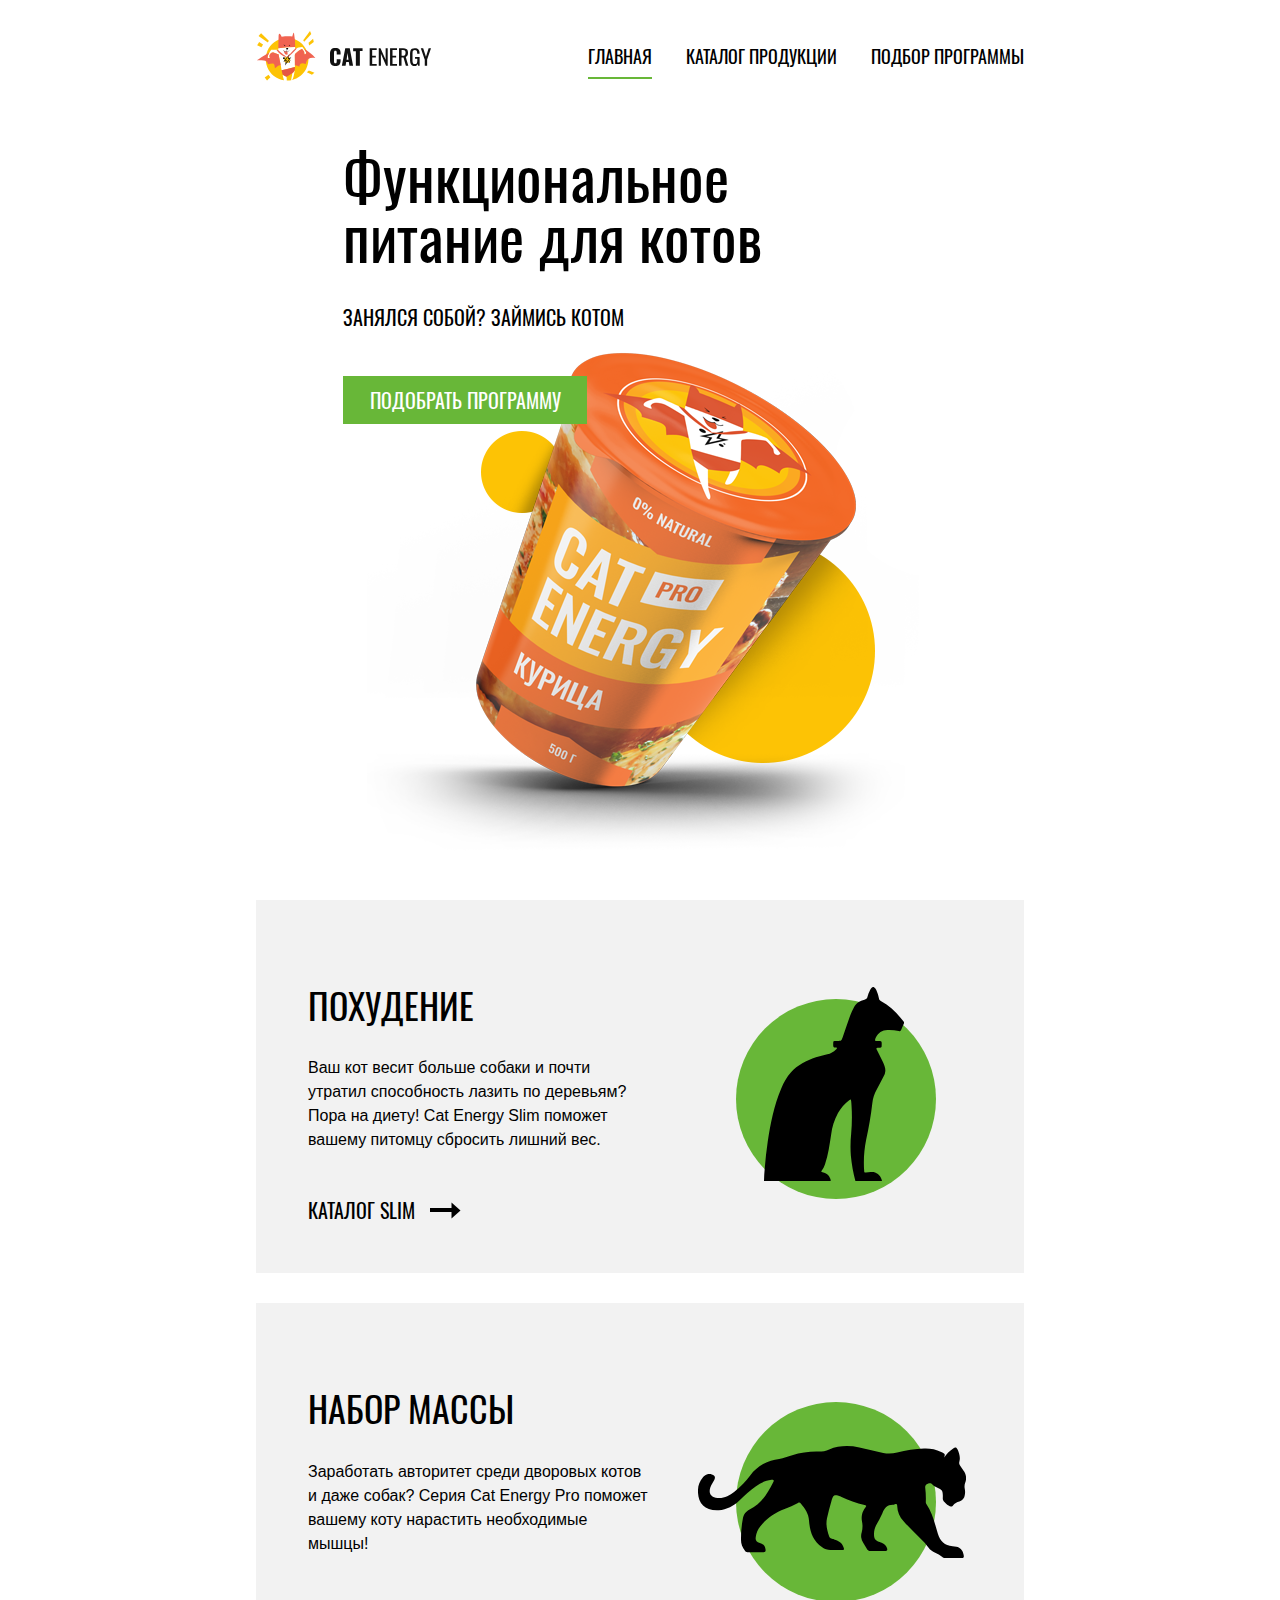
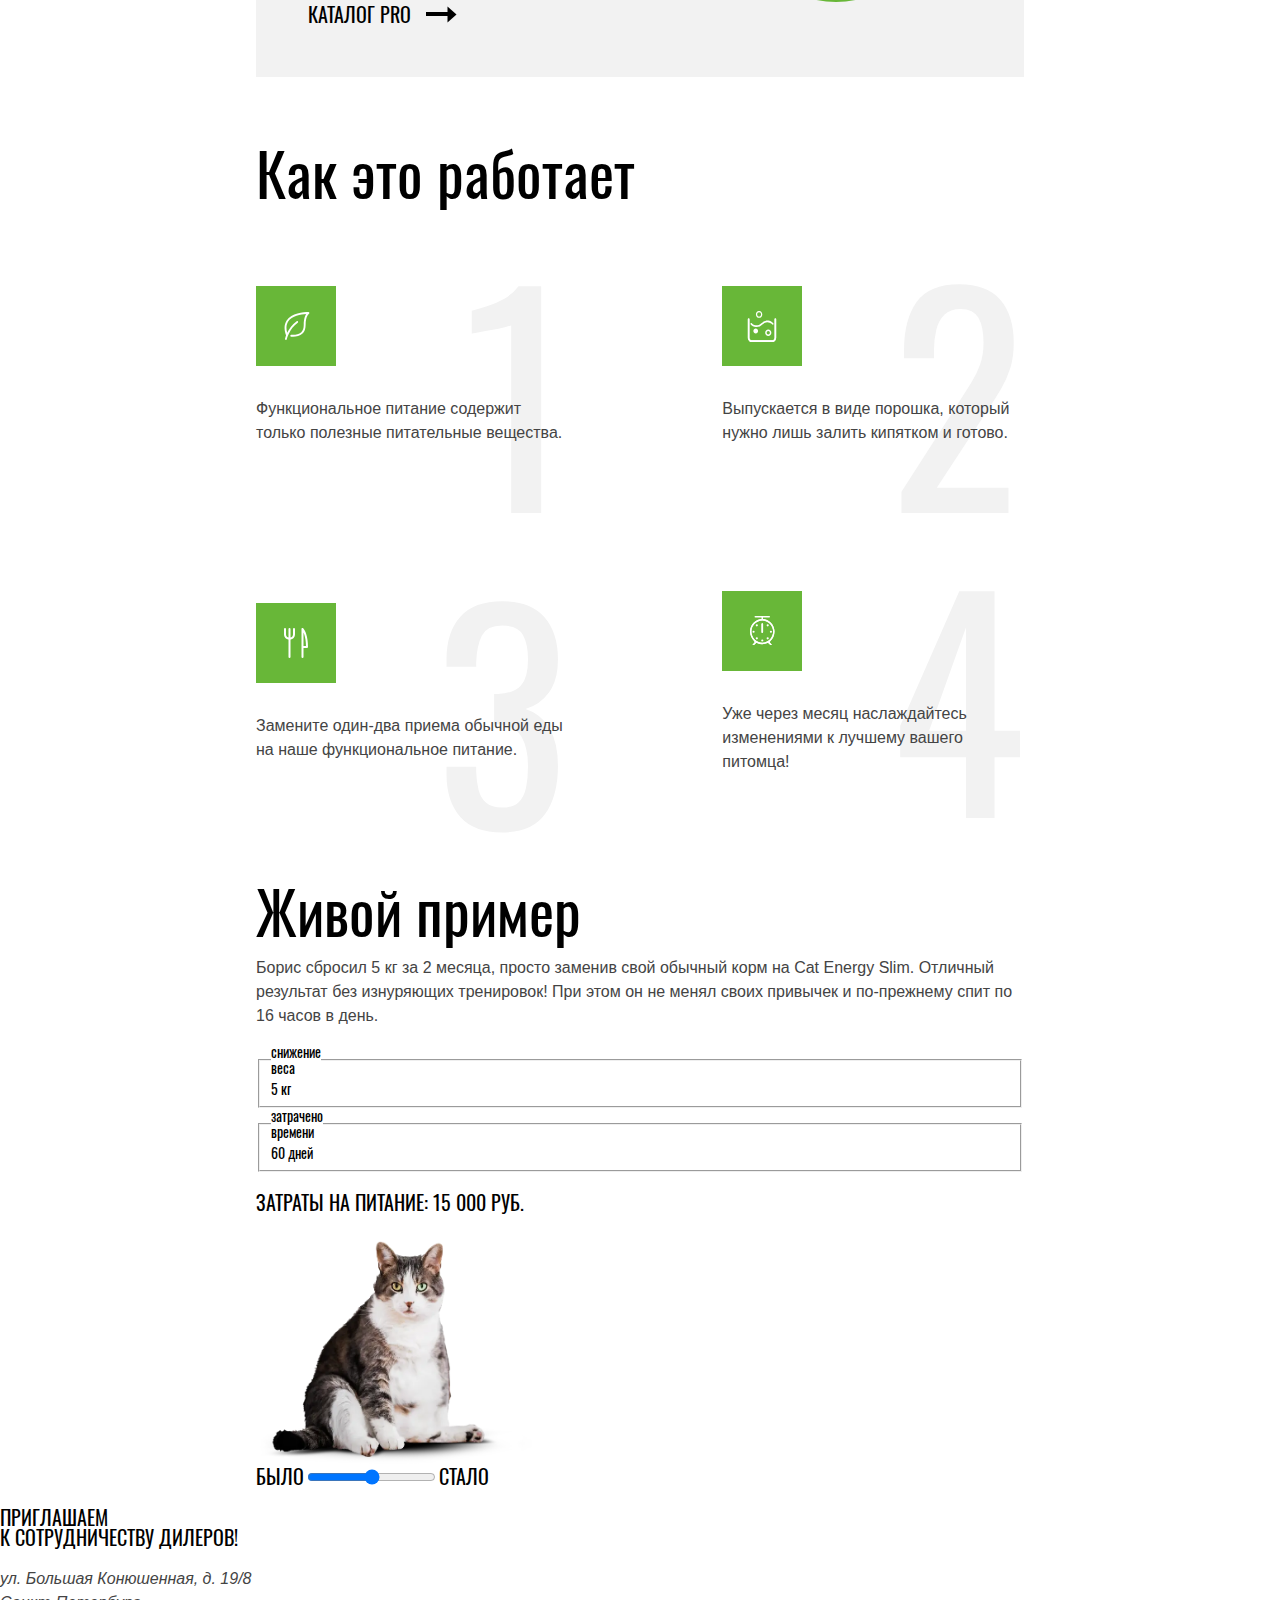
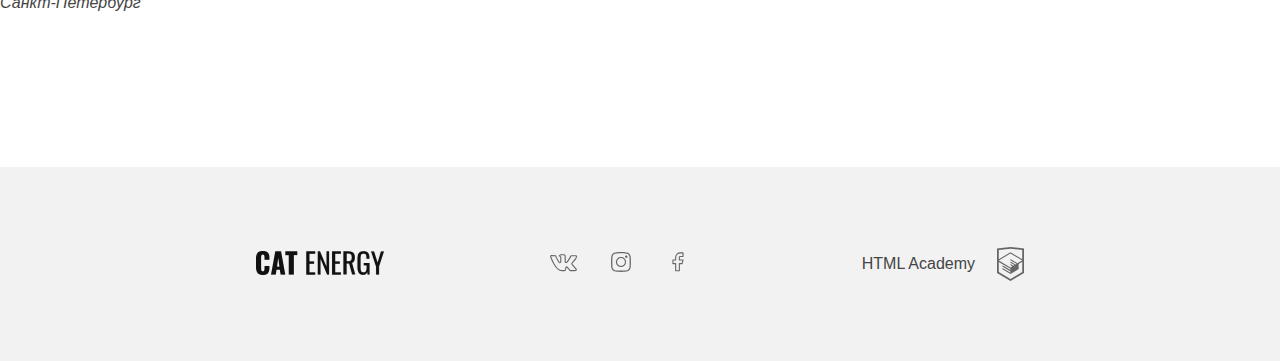
==== source/index.html @ 8d85f1e3 "build: explain tablet width" ====
<!DOCTYPE html>
<html lang="ru">

<head>
  <meta charset="UTF-8">
  <meta http-equiv="X-UA-Compatible" content="IE=edge">
  <meta name="viewport" content="width=device-width, initial-scale=1.0">
  <link rel="stylesheet" href="css/style.css">
  <title>Catenergy: Функциональное питание для котов</title>
</head>

<body>
  <header class="page__header header">
    <div class="header__wrap wrap">
      <nav class="header__nav nav">

        <div class="nav__logo logo">
          <a class="logo__link" href="#">
            <picture>
              <source media="(min-width: 1300px)" srcset="/img/icon/logo__image@2x.svg">
              <source media="(min-width: 768px)" srcset="/img/icon/logo__image.svg">
              <img class="logo__img" src="/img/icon/header__logo-mobile.svg" alt="Иконка Cat Energy." width="34"
                height="38">
            </picture>
            <img class="logo__sign" src="/img/icon/header__logo--mobile-text.svg" alt="Cat Energy." width="101"
              height="18">
          </a>

          <button class="nav__toggle nav__toggle--opened nav__toggle--closed nav__toggle--nojs" type="button"><span
              class="visually-hidden">показать/скрыть
              меню</span></button>
        </div>


        <ul class="nav__list">
          <li class="nav__item">
            <a class="nav__link headline headline--white nav__link--current" href="#">Главная</a>
          </li>
          <li class="nav__item">
            <a class="nav__link headline headline--white" href="/source/catalog.html">Каталог продукции</a>
          </li>
          <li class="nav__item">
            <a class="nav__link headline headline--white" href="/source/form.html">Подбор программы</a>
          </li>
        </ul>

      </nav>

    </div>
  </header>

  <main class="page__main main">
    <h1 class="visually-hidden">Cat Energy - функциональное питание для котов</h1>

    <section class="main__promo promo">
      <div class="promo__background">
        <div class="promo__wrap wrap">
          <h2 class="promo__title title">Функциональное питание для котов</h2>
          <p class="promo__headline headline headline--white">Занялся собой? Займись котом</p>
          <a class="promo__link headline headline--white button" href="#">Подобрать программу</a>
        </div>
      </div>
    </section>

    <section class="main__direction direction">
      <div class="direction__wrap wrap">
        <h2 class="visually-hidden">Направление программы</h2>

        <ul class="direction__cards">
          <li class="direction__card">
            <h3 class="direction__title subject">Похудение</h3>
            <div class="direction__image"></div>
            <p class="direction__text text">Ваш кот весит больше собаки и почти утратил способность лазить по
              деревьям?
              Пора на диету! Cat Energy Slim поможет вашему питомцу сбросить лишний вес.</p>
            <a class="direction__link headline" href="#">
              <span>Каталог Slim</span>
            </a>
          </li>
          <li class="direction__card">
            <h3 class="direction__title subject">Набор массы</h3>
            <div class="direction__image"></div>
            <p class="direction__text text">Заработать авторитет среди дворовых котов и даже собак? Серия Cat
              Energy Pro
              поможет вашему коту нарастить необходимые мышцы!</p>
            <a class="direction__link headline" href="#">
              <span>Каталог PRO</span>
            </a>
          </li>
        </ul>
      </div>
    </section>

    <section class="main__explain explain">
      <div class="expalin__wrap wrap">
        <h2 class="explain__title title">Как это работает</h2>

        <ol class="explain__list">
          <li class="explain__item text">
            <span class="explain__img"></span>
            <span class="text explain__text">
              Функциональное питание содержит только
              полезные питательные вещества.
            </span>
          </li>
          <li class="explain__item text"><span class="explain__img"></span><span class="text explain__text">
              Выпускается в виде порошка, который
              нужно лишь залить кипятком и готово.
            </span>
          </li>
          <li class="explain__item text"><span class="explain__img"></span><span class="text explain__text">
              Замените один-два приема обычной еды на
              наше функциональное питание.
            </span></li>
          <li class="explain__item text"><span class="explain__img"></span><span class="text explain__text">
              Уже через месяц наслаждайтесь
              изменениями к лучшему вашего питомца!
            </span></li>
        </ol>
      </div>
    </section>

    <section class="main__example example">
      <div class="main__wrap wrap">
        <h2 class="example__title title">Живой пример</h2>
        <p class="example__text text">Борис сбросил 5 кг за 2 месяца, просто заменив свой обычный корм на Cat Energy
          Slim. Отличный результат без изнуряющих тренировок! При этом он не менял своих привычек и по-прежнему
          спит по
          16 часов в день. </p>

        <div class="example__statistic">
          <fieldset class="example__metrics">
            <legend class="example__desc">снижение <br> веса</legend>
            <span class="example__metric">5 кг</span>
          </fieldset>

          <fieldset class="example__metrics">
            <legend class="example__desc">затрачено <br> времени</legend>
            <span class="example__metric">60 дней</span>
          </fieldset>
        </div>

        <p class="example__headline headline">Затраты на питание: 15 000 руб.</p>

        <div class="example__picture">
          <img class="example__img" src="/img/cat-fat.webp" alt="Кот было." width="280" height="232">
          <img class="example__img visually-hidden" src="/img/cat-skinny.webp" alt="Кот стало." width="280"
            height="232">
        </div>

        <div class="example__range">
          <span class="example__range-desc headline">Было</span>
          <input class="example__range--input" type="range" name="example__range" id="#">
          <span class="example__range-desc headline">Стало</span>
        </div>
      </div>
    </section>

    <section class="main__location location">
      <h2 class="location__title visually-hidden">Наш адрес</h2>
      <div class="location__invite invite">
        <p class="invite__headline headline">приглашаем <br> к сотрудничеству дилеров!</p>
        <address class="invite__text text">ул. Большая Конюшенная, д.&nbsp;19/8 <br> Санкт-Петербург</address>
      </div>
      <div class="location__map">
        <iframe
          src="https://www.google.com/maps/embed?pb=!1m18!1m12!1m3!1d1998.6037861610246!2d30.3230474!3d59.9387165!2m3!1f0!2f0!3f0!3m2!1i1024!2i768!4f13.1!3m3!1m2!1s0x4696310fca145cc1%3A0x42b32648d8238007!2z0JHQvtC70YzRiNCw0Y8g0JrQvtC90Y7RiNC10L3QvdCw0Y8g0YPQuy4sIDE5LzgsINCh0LDQvdC60YIt0J_QtdGC0LXRgNCx0YPRgNCzLCAxOTExODY!5e0!3m2!1sru!2sru!4v1669982052963!5m2!1sru!2sru"
          style="border:0;" allowfullscreen="" loading="lazy" referrerpolicy="no-referrer-when-downgrade"></iframe>
      </div>
    </section>
  </main>

  <footer class="page__footer footer">
    <div class="footer__wrap">

      <div class="footer__logo">
        <a class="footer__logo-link" href="#">
          <svg class="footer__logo-img" xmlns="http://www.w3.org/2000/svg" xmlns:xlink="http://www.w3.org/1999/xlink"
            width="128" height="24" fill="none" viewBox="0 0 128 24">
            <path fill="url(#a)" d="M0 0h128v24H0z" />
            <defs>
              <pattern id="a" width="1" height="1" patternContentUnits="objectBoundingBox">
                <use xlink:href="#b" transform="scale(.00781 .04167)" />
              </pattern>
              <image
                xlink:href="[data-uri]"
                id="b" width="128" height="24" />
            </defs>
          </svg>
        </a>
      </div>

      <div class="footer__socials socials">
        <a class="socials__link" href="#">
          <svg class="socials__img" xmlns="http://www.w3.org/2000/svg" width="28" height="18" fill="none"
            viewBox="0 0 28 18">
            <path
              d="M.085 2.49c0-.855.515-1.316 1.546-1.383l3.97.025a.52.52 0 0 1 .532.377C6.542 2.767 7 3.852 7.505 4.766c.507.913 1.168 1.965 1.985 3.156.071.15.187.226.347.226.124 0 .222-.059.293-.176l.08-.277.026-4.35c0-.302-.075-.503-.226-.604-.151-.1-.43-.176-.84-.226-.319-.05-.479-.235-.479-.553 0-.067.009-.118.027-.151C9.09.72 10.156.176 11.915.176l1.492-.025c.675 0 1.234.16 1.678.478.444.318.667.821.667 1.509v5.708a.63.63 0 0 0 .346.126c.266 0 .497-.15.693-.453 1.953-2.581 3.01-4.308 3.17-5.18 0-.017.018-.059.054-.126.124-.251.328-.47.612-.654.285-.184.533-.31.746-.377a.555.555 0 0 1 .24-.05h4.13l.266.025c.355 0 .63.16.826.478.071.1.12.21.147.327.026.117.044.234.053.352.009.117.013.184.013.201v.176c-.124.687-.44 1.42-.945 2.2-.507.78-1.15 1.623-1.932 2.528s-1.27 1.5-1.466 1.785c-.16.202-.24.386-.24.554 0 .134.072.285.214.452l3.89 4.627c.213.269.32.562.32.88 0 .386-.16.705-.48.956-.32.252-.702.394-1.146.428l-.453.025h-4.05a.875.875 0 0 0-.106.012.862.862 0 0 1-.107.013c-.39 0-.755-.16-1.092-.478-.124-.134-.96-1.123-2.504-2.967a1.384 1.384 0 0 0-.373-.327c-.072.268-.165.654-.28 1.157-.116.503-.2.863-.253 1.081l-.08.428c-.178.586-.55.938-1.12 1.056l-.372.025h-2.611c-1.475 0-2.944-.637-4.41-1.911-1.465-1.274-2.784-2.922-3.956-4.942C2.323 8.253 1.23 5.902.219 3.22a1.916 1.916 0 0 1-.134-.73Zm16.013 6.513c-.373 0-.71-.096-1.012-.289-.303-.193-.454-.457-.454-.792V2.138c0-.335-.088-.574-.266-.717-.178-.142-.488-.214-.932-.214l-1.52.05c-.763 0-1.34.126-1.73.378.78.352 1.171.922 1.171 1.71V7.77a1.5 1.5 0 0 1-.532 1.044 1.59 1.59 0 0 1-1.066.415c-.533 0-.942-.244-1.226-.73-1.385-1.978-2.415-3.856-3.09-5.633l-.24-.654-3.544-.025c-.23 0-.36.013-.386.038-.027.025-.04.096-.04.214 0 .15.018.31.053.477l.56 1.409c1.492 3.638 3.113 6.505 4.862 8.6 1.75 2.096 3.468 3.144 5.156 3.144h2.664c.107 0 .187-.03.24-.088.053-.059.097-.172.133-.34l.053-.251.507-2.213c.142-.302.266-.503.373-.604a.976.976 0 0 1 .692-.276c.427 0 .862.243 1.306.729l2.264 2.716c.142.218.293.327.453.327h4.396c.533 0 .8-.126.8-.377a.465.465 0 0 0-.08-.252L21.8 10.89c-.302-.352-.453-.729-.453-1.131 0-.403.142-.788.426-1.157.23-.335.68-.893 1.345-1.673a37.63 37.63 0 0 0 1.745-2.187c.498-.68.826-1.295.986-1.849l.08-.327a.37.37 0 0 1-.026-.163.574.574 0 0 0-.027-.189h-4.183c-.266.1-.48.252-.64.453l-.16.478C20.45 4.3 19.287 6.086 17.404 8.5a1.891 1.891 0 0 1-1.305.503Z" />
          </svg>
        </a>

        <a class="socials__link" href="#">
          <svg class="socials__img" xmlns="http://www.w3.org/2000/svg" width="20" height="20" fill="none"
            viewBox="0 0 20 20">
            <g clip-path="url(#clip0_2403_2150)">
              <path
                d="M9.98.078c1.667 0 3.028.02 4.082.059.899.039 1.7.195 2.403.468.677.26 1.263.638 1.758 1.133a5.007 5.007 0 0 1 1.133 1.758c.273.703.43 1.504.468 2.402.04 1.055.059 2.416.059 4.082 0 1.667-.02 3.028-.059 4.082-.039.899-.195 1.7-.469 2.403a4.985 4.985 0 0 1-1.132 1.758 4.985 4.985 0 0 1-1.758 1.133c-.703.273-1.504.43-2.402.468-1.055.04-2.416.059-4.083.059-1.666 0-3.027-.02-4.082-.059-.898-.039-1.699-.195-2.402-.469a4.985 4.985 0 0 1-1.758-1.132 4.984 4.984 0 0 1-1.133-1.758c-.273-.703-.43-1.504-.468-2.402A112.38 112.38 0 0 1 .078 9.98c0-1.666.02-3.027.059-4.082C.176 5 .332 4.2.605 3.496a4.984 4.984 0 0 1 1.133-1.758A4.984 4.984 0 0 1 3.496.605C4.2.332 5 .175 5.898.137 6.953.097 8.314.078 9.98.078Zm0 1.29c-1.731 0-3.144.019-4.238.058a6.27 6.27 0 0 0-1.953.37A3.566 3.566 0 0 0 1.797 3.79a6.27 6.27 0 0 0-.371 1.953 123.51 123.51 0 0 0-.059 4.238c0 1.732.02 3.145.059 4.239a6.27 6.27 0 0 0 .37 1.953 3.566 3.566 0 0 0 1.993 1.992 6.28 6.28 0 0 0 1.953.371 123.7 123.7 0 0 0 4.238.059c1.732 0 3.145-.02 4.239-.059a6.274 6.274 0 0 0 1.953-.37 3.567 3.567 0 0 0 1.992-1.993c.221-.6.345-1.25.371-1.953.04-1.094.059-2.507.059-4.239 0-1.731-.02-3.144-.059-4.238a6.273 6.273 0 0 0-.37-1.953 3.566 3.566 0 0 0-1.993-1.992 6.27 6.27 0 0 0-1.953-.371c-1.094-.04-2.507-.059-4.239-.059Zm0 12.577c1.094 0 2.028-.387 2.803-1.162a3.817 3.817 0 0 0 1.162-2.803 3.817 3.817 0 0 0-1.162-2.802A3.817 3.817 0 0 0 9.98 6.016a3.817 3.817 0 0 0-2.802 1.162A3.817 3.817 0 0 0 6.016 9.98c0 1.094.387 2.028 1.162 2.803a3.817 3.817 0 0 0 2.802 1.162Zm0-9.043c1.407 0 2.605.495 3.594 1.485.99.99 1.485 2.187 1.485 3.593 0 1.407-.495 2.605-1.485 3.594-.99.99-2.187 1.485-3.594 1.485-1.406 0-2.604-.495-3.593-1.485-.99-.99-1.485-2.187-1.485-3.594 0-1.406.495-2.604 1.485-3.593.99-.99 2.187-1.485 3.593-1.485Zm6.485-.195c0 .326-.117.602-.352.83-.234.228-.52.342-.86.342a1.13 1.13 0 0 1-.83-.342 1.13 1.13 0 0 1-.341-.83c0-.339.114-.625.342-.86.228-.234.504-.35.83-.35.325 0 .609.12.85.36.24.241.36.525.36.85Z" />
            </g>
            <defs>
              <clipPath id="clip0_2403_2150">
                <path fill="#fff" d="M0 0h20v20H0z" />
              </clipPath>
            </defs>
          </svg>
        </a>

        <a class="socials__link" href="#">
          <svg class="socials__img" xmlns="http://www.w3.org/2000/svg" width="28" height="20" fill="none"
            viewBox="0 0 13 20">
            <path stroke-linecap="round" stroke-linejoin="round" stroke-width="1.1"
              d="M11.5.833H8.75A4.63 4.63 0 0 0 5.51 2.15a4.45 4.45 0 0 0-1.343 3.177v2.697h-2.75v3.595h2.75v7.191h3.666v-7.19h2.75l.917-3.596H7.833V5.327a.89.89 0 0 1 .269-.635.926.926 0 0 1 .648-.263h2.75V.833Z" />
          </svg>
        </a>
      </div>

      <div class="footer__copy copy">
        <a class="copy__link" href="#">
          <span class="copy__text">HTML Academy</span>
          <svg class="copy__img" xmlns="http://www.w3.org/2000/svg" width="27" height="34" fill="none"
            viewBox="0 0 27 34">
            <path
              d="M13.643.016 13.5 0 0 1.407v24.606L13.5 34 27 26.013V1.407L13.643.016Zm11.591 25L13.5 31.956 1.766 25.015V14.93l11.685 6.916.02 1.253-8.017-4.743-.011 1.225 8.046 4.809.02 1.286-8.045-4.758-.01 1.226L13.5 26.95l8.124-4.833V16.91l3.62-2.15-.01 10.256Zm0-11.564-3.22 1.88-1.482.875-7.065-4.187-.011 1.225 6.04 3.573-.053.031-.13.076-.86.492-4.986-2.948-.011 1.225 3.936 2.328-.933.61-.021.012-2.971-1.742-.011 1.225 1.947 1.135-1.988 1.186-11.618-6.872 11.638-6.958 11.8 6.834Zm0-1.225L13.44 5.31 1.766 12.22V2.99L13.5 1.764 25.234 2.99v9.237Z" />
          </svg>
        </a>
      </div>

    </div>
  </footer>

  <script src="/source/js/app.js"></script>
</body>

</html>
---- source/css/style.css ----
@font-face {
  font-family: "Oswald";
  font-weight: 400;
  font-style: normal;
  font-display: swap;
  src: url("/source/fonts/oswaldregular.woff2") format("woff2"), url("/source/fonts/oswaldregular.woff2") format("woff");
}
@font-face {
  font-family: "Oswald";
  font-weight: 500;
  font-style: normal;
  font-display: swap;
  src: url("/source/fonts/oswaldmedium.woff2") format("woff2"), url("/source/fonts/oswaldmedium.woff") format("woff");
}
html {
  line-height: 1.15;
  /* 1 */
  -webkit-text-size-adjust: 100%;
  /* 2 */
}

body {
  margin: 0;
}

main {
  display: block;
}

h1 {
  font-size: 2em;
  margin: 0.67em 0;
}

hr {
  box-sizing: content-box;
  /* 1 */
  height: 0;
  /* 1 */
  overflow: visible;
  /* 2 */
}

pre {
  font-family: monospace, monospace;
  /* 1 */
  font-size: 1em;
  /* 2 */
}

a {
  background-color: transparent;
}

abbr[title] {
  border-bottom: none;
  /* 1 */
  text-decoration: underline;
  /* 2 */
  -webkit-text-decoration: underline dotted;
          text-decoration: underline dotted;
  /* 2 */
}

b,
strong {
  font-weight: bolder;
}

code,
kbd,
samp {
  font-family: monospace, monospace;
  /* 1 */
  font-size: 1em;
  /* 2 */
}

small {
  font-size: 80%;
}

sub,
sup {
  font-size: 75%;
  line-height: 0;
  position: relative;
  vertical-align: baseline;
}

sub {
  bottom: -0.25em;
}

sup {
  top: -0.5em;
}

img {
  border-style: none;
}

button,
input,
optgroup,
select,
textarea {
  font-family: inherit;
  /* 1 */
  font-size: 100%;
  /* 1 */
  line-height: 1.15;
  /* 1 */
  margin: 0;
  /* 2 */
}

button,
input {
  /* 1 */
  overflow: visible;
}

button,
select {
  /* 1 */
  text-transform: none;
}

button,
[type=button],
[type=reset],
[type=submit] {
  -webkit-appearance: button;
}

button::-moz-focus-inner,
[type=button]::-moz-focus-inner,
[type=reset]::-moz-focus-inner,
[type=submit]::-moz-focus-inner {
  border-style: none;
  padding: 0;
}

button:-moz-focusring,
[type=button]:-moz-focusring,
[type=reset]:-moz-focusring,
[type=submit]:-moz-focusring {
  outline: 1px dotted ButtonText;
}

fieldset {
  padding: 0.35em 0.75em 0.625em;
}

legend {
  box-sizing: border-box;
  /* 1 */
  color: inherit;
  /* 2 */
  display: table;
  /* 1 */
  max-width: 100%;
  /* 1 */
  padding: 0;
  /* 3 */
  white-space: normal;
  /* 1 */
}

progress {
  vertical-align: baseline;
}

textarea {
  overflow: auto;
}

[type=checkbox],
[type=radio] {
  box-sizing: border-box;
  /* 1 */
  padding: 0;
  /* 2 */
}

[type=number]::-webkit-inner-spin-button,
[type=number]::-webkit-outer-spin-button {
  height: auto;
}

[type=search] {
  -webkit-appearance: textfield;
  /* 1 */
  outline-offset: -2px;
  /* 2 */
}

[type=search]::-webkit-search-decoration {
  -webkit-appearance: none;
}

::-webkit-file-upload-button {
  -webkit-appearance: button;
  /* 1 */
  font: inherit;
  /* 2 */
}

details {
  display: block;
}

summary {
  display: list-item;
}

template {
  display: none;
}

[hidden] {
  display: none;
}

h1,
h2,
h3,
ul,
ol,
li {
  margin: 0;
  padding: 0;
  list-style: none;
  text-decoration: none;
}

a {
  text-decoration: none;
  color: inherit;
  font-size: inherit;
  font-style: inherit;
}
a:hover {
  text-decoration: none;
}
a:visited {
  text-decoration: none;
}

.visually-hidden {
  position: absolute;
  width: 1px;
  height: 1px;
  margin: -1px;
  padding: 0;
  border: 0;
  clip: rect(0 0 0 0);
  overflow: hidden;
}

.button {
  text-decoration: none;
  width: 100%;
  padding: 7px 44px;
  background-color: #68b738;
  display: block;
  box-sizing: border-box;
  text-align: center;
  border: none;
  cursor: pointer;
}
.button:hover {
  background-color: #5eaa2f;
}
.button:active {
  color: rgba(255, 255, 255, 0.6);
}

.title {
  font-family: "Oswald";
  font-style: normal;
  line-height: 111%;
  font-size: 36px;
  font-weight: 400;
}
@media (min-width: 768px) {
  .title {
    font-size: 60px;
    line-height: 100%;
  }
}

.headline {
  font-family: "Oswald";
  font-size: 14px;
  font-weight: 400;
  line-height: 129%;
  font-style: normal;
  text-transform: uppercase;
  border: none;
}
@media (min-width: 768px) {
  .headline {
    font-size: 20px;
    line-height: 100%;
  }
}
.headline--white {
  color: #fff;
}
.headline--grey {
  background-color: #f2f2f2;
  color: #444444;
}

.subject {
  font-family: "Oswald";
  font-style: normal;
  font-size: 24px;
  line-height: 154%;
  font-weight: 400;
  text-transform: uppercase;
  color: #000000;
}

.text {
  font-family: "Arial", Helvetica, sans-serif;
  color: #444444;
  font-size: 14px;
  line-height: 129%;
}
@media (min-width: 768px) {
  .text {
    line-height: 150%;
    font-size: 16px;
  }
}

.header {
  height: 66px;
}
@media (min-width: 768px) {
  .header {
    padding-top: 24px;
  }
}
@media (min-width: 1300px) {
  .header {
    padding-top: 53px;
  }
}

.nav__logo {
  display: flex;
  align-items: center;
  margin-right: auto;
  height: 66px;
}

.nav__list {
  position: absolute;
  content: "";
  top: 66px;
  left: 0;
  width: 100%;
  display: grid;
  grid-template-columns: 1fr;
  grid-auto-rows: 66px 66px 66px;
  list-style: none;
  background-color: #fff;
}
.nav__list .nav__item {
  display: grid;
  text-align: center;
  height: 66px;
  border-bottom: 1px solid #e6e6e6;
  border-top: 1px solid #e6e6e6;
  align-items: center;
}
.nav__list .nav__link {
  align-items: center;
  color: #000000;
  font-family: "Oswald";
  font-weight: 500;
  font-style: normal;
  position: relative;
  z-index: 2;
}
@media (min-width: 1300px) {
  .nav__list .nav__link {
    color: #fff;
  }
}
.nav__list .nav__link:hover {
  opacity: 60%;
  transition: all 0.3s;
}
.nav__list .nav__link:active {
  border-bottom: #68b738 1px solid;
}
.nav__list .nav__link--current {
  position: relative;
}
@media (min-width: 768px) {
  .nav__list .nav__link--current::after {
    position: absolute;
    content: "";
    height: 2px;
    width: 100%;
    background-color: #68b738;
    bottom: -10px;
    left: 0;
  }
}
@media (min-width: 1300px) {
  .nav__list .nav__link--current::after {
    position: absolute;
    content: "";
    height: 2px;
    width: 100%;
    background-color: #ffffff;
    bottom: -8px;
    left: 0;
  }
}

.nav__toggle {
  margin-left: auto;
  position: relative;
  width: 24px;
  height: 18px;
  background-color: #fff;
  border: none;
  cursor: pointer;
}
.nav__toggle:hover {
  opacity: 0.6;
  transition: all 0.3s;
}
.nav__toggle:active {
  opacity: 0.3;
}
@media (min-width: 768px) {
  .nav__toggle {
    display: none;
  }
}

.header__nav--opened .nav__toggle::before {
  position: absolute;
  content: "";
  width: 24px;
  height: 1.5px;
  background-color: #000000;
  top: 50%;
  left: 0;
  transform: rotate(45deg);
}
.header__nav--opened .nav__toggle::after {
  position: absolute;
  content: "";
  width: 24px;
  height: 1.5px;
  background-color: #000000;
  top: 50%;
  left: 0;
  transform: rotate(-45deg);
}
.header__nav--opened .nav__toggle .nav__list {
  z-index: 2;
}

@media (min-width: 768px) {
  .header__nav--closed {
    display: flex;
    align-items: center;
  }
}
.header__nav--closed .nav__toggle::before {
  position: absolute;
  content: "";
  width: 24px;
  height: 1.5px;
  background-color: #000000;
  top: 50%;
  left: 0;
  box-shadow: 0 8px 0 0 #000, 0 -8px 0 0 #000;
}
.header__nav--closed .nav__list {
  display: none;
}
@media (min-width: 768px) {
  .header__nav--closed .nav__list {
    position: static;
    display: flex;
    justify-content: flex-end;
    align-items: center;
    text-align: right;
  }
}
@media (min-width: 768px) {
  .header__nav--closed .nav__item {
    border: none;
  }
  .header__nav--closed .nav__item:not(:last-child) {
    margin-right: 34px;
  }
}
@media (min-width: 768px) {
  .header__nav--closed .nav__link {
    font-size: 18px;
    font-weight: 400;
    line-height: 133%;
  }
}
@media (min-width: 1300px) {
  .header__nav--closed .nav__link {
    font-size: 20px;
    font-weight: 400;
  }
}

.logo__link {
  display: flex;
  justify-content: space-between;
  align-items: center;
}

@media (min-width: 768px) {
  .logo__link img {
    min-width: 61px;
    min-height: 50px;
  }
}
@media (min-width: 1300px) {
  .logo__link img {
    min-width: 70px;
    min-height: 59px;
  }
}

.logo__img:hover,
.logo__sign:hover {
  opacity: 0.8;
}
.logo__img:active,
.logo__sign:active {
  opacity: 0.6;
}

.logo__sign {
  margin-left: 57px;
}
@media (min-width: 768px) {
  .logo__sign {
    margin-left: 13px;
    margin-right: 94px;
    min-width: 101px;
    min-height: 19px;
  }
}
@media (min-width: 1300px) {
  .logo__sign {
    margin-left: 14.5px;
    min-width: 118px;
    min-height: 22px;
  }
}

.footer {
  background-color: #f2f2f2;
}

.footer__wrap {
  display: grid;
  margin: 0 auto;
  padding: 0 20px;
  grid-template-columns: 1fr;
  grid-template-rows: auto auto auto;
  align-items: center;
  max-width: 320px;
}
@media (min-width: 650px) {
  .footer__wrap {
    max-width: 768px;
    padding: 58px 30px;
    grid-template-columns: auto 1fr auto;
    grid-template-rows: 1fr;
  }
}
@media (min-width: 1300px) {
  .footer__wrap {
    padding: 58px 110px;
  }
}

.footer__logo {
  padding-top: 40px;
  padding-bottom: 32px;
  text-align: center;
}
@media (min-width: 650px) {
  .footer__logo {
    padding: 0;
  }
}
@media (min-width: 768px) {
  .footer__logo {
    text-align: left;
  }
}
.footer__logo:hover {
  opacity: 0.8;
  transition: all 0.3s;
}
.footer__logo:active {
  opacity: 0.6;
}

.footer__socials {
  padding: 20px 77px 21px 73px;
  text-align: center;
  text-decoration: none;
  margin: 0 auto;
  border-top: #d9d9d9 1px solid;
  border-bottom: #d9d9d9 1px solid;
  display: grid;
  grid-template-columns: auto auto auto;
  grid-template-rows: 24px;
  column-gap: 33px;
  align-items: baseline;
}
@media (min-width: 650px) {
  .footer__socials {
    border: none;
  }
}

.socials__link:not(:last-child) svg,
.copy__link svg {
  fill: #666666;
}

.socials__link:not(:last-child):hover svg,
.copy__link:hover svg {
  fill: #68b738;
  opacity: 0.8;
  transition: all 0.3s;
}

.socials__link:last-child svg {
  stroke: #666666;
}

.socials__link:hover:last-child svg {
  stroke: #68b738;
  opacity: 0.8;
  transition: all 0.3s;
}

.socials__link:active svg,
.copy__link:active svg {
  opacity: 0.6;
}

.footer__copy {
  padding-top: 22px;
  padding-bottom: 22px;
}

.copy__link {
  display: flex;
  justify-content: space-between;
  align-items: center;
  font-family: Arial, Helvetica, sans-serif;
  font-style: normal;
  font-weight: 400;
  font-size: 16px;
  line-height: 18px;
  color: #444444;
  text-decoration: none;
  max-width: 320px;
}
.copy__link span {
  margin-right: 22px;
}
@media (min-width: 768px) {
  .copy__link {
    justify-content: flex-end;
  }
}
.copy__link:hover {
  opacity: 0.6;
  transition: all 0.3s;
}

.promo {
  padding: 0;
}

.promo__background {
  position: relative;
  width: 100%;
  height: auto;
  margin-bottom: 20px;
  background-repeat: no-repeat;
  text-align: center;
}
.promo__background::before {
  background-image: url(/img/index-background-desktop\ 2.jpg);
  background-color: #62a63a;
  position: absolute;
  content: "";
  background-repeat: no-repeat;
  background-position: center;
  width: 100%;
  height: 302px;
  top: 0;
  right: 0;
}
@media (-webkit-min-device-pixel-ratio: 2), (min-resolution: 2dppx) {
  .promo__background::before {
    background-image: url(/img/index-background-desktop\ 2@2x.jpg);
    background-size: 320px auto;
  }
}
@media (min-width: 768px) {
  .promo__background::before {
    background-image: none;
    background-color: #fff;
  }
}
@media (min-width: 768px) {
  .promo__background {
    background-color: #fff;
    min-height: 810px;
    margin-bottom: 0;
  }
}
@media (min-width: 1300px) {
  .promo__background {
    min-height: 574px;
  }
  .promo__background::before {
    position: absolute;
    content: "";
    background-color: #62a63a;
    background-image: url(/img/big-cat.jpg);
    background-position: right;
    background-repeat: no-repeat;
    width: 50%;
    min-height: 694px;
    top: -120px;
    z-index: 0;
  }
}
@media (min-width: 1300px) and (-webkit-min-device-pixel-ratio: 2), (min-width: 1300px) and (min-resolution: 2dppx) {
  .promo__background::before {
    background-image: url(/img/big-cat@2x.jpg);
    background-size: 720px auto;
  }
}

.promo__wrap {
  position: relative;
}
@media (min-width: 768px) {
  .promo__wrap {
    min-height: 810px;
  }
}
@media (min-width: 1300px) {
  .promo__wrap {
    min-height: 694px;
  }
}
.promo__wrap::before {
  position: absolute;
  content: "";
  background-image: url(/img/promo__front.webp);
  background-repeat: no-repeat;
  width: 280px;
  height: 270px;
  top: 167px;
  left: calc(50% - 140px);
}
@media (min-width: 768px) {
  .promo__wrap::before {
    top: 262px;
    left: 17%;
    width: 709px;
    height: 100%;
    background-image: url(/img/index-can.png);
    z-index: 0;
  }
}
@media (min-width: 768px) and (-webkit-min-device-pixel-ratio: 2), (min-width: 768px) and (min-resolution: 2dppx) {
  .promo__wrap::before {
    background-image: url(/img/index-can@2x.png);
    background-size: 570px auto;
  }
}
@media (min-width: 1300px) {
  .promo__wrap::before {
    top: 32px;
    left: 40%;
  }
}

.promo__title {
  padding-top: 35px;
  margin-bottom: 25px;
  text-align: center;
  color: #fff;
  z-index: 2;
}
@media (min-width: 768px) {
  .promo__title {
    color: #000;
    width: 420px;
    padding-top: 56px;
    margin-left: 87px;
    text-align: left;
    margin-bottom: 41px;
  }
}
@media (min-width: 1300px) {
  .promo__title {
    margin-left: 80px;
  }
}

.promo__headline {
  margin: 0;
  margin-bottom: 302px;
  text-align: center;
}
@media (min-width: 768px) {
  .promo__headline {
    color: #000;
    text-align: left;
    margin-left: 87px;
    margin-bottom: 49px;
  }
}
@media (min-width: 1300px) {
  .promo__headline {
    margin-left: 80px;
    margin-bottom: 52px;
  }
}

@media (min-width: 768px) {
  .promo__link {
    display: block;
    padding: 14px 26px;
    width: 244px;
    position: relative;
    z-index: 1;
    margin-left: 87px;
  }
}
@media (min-width: 1300px) {
  .promo__link {
    margin-left: 80px;
  }
}

.direction__cards {
  margin: 0;
  padding: 0;
  margin-bottom: 20px;
  display: grid;
  grid-template-columns: 1fr;
  grid-auto-rows: auto;
  row-gap: 20px;
}
@media (min-width: 768px) {
  .direction__cards {
    row-gap: 30px;
    margin-bottom: 45px;
  }
}
@media (min-width: 1300px) {
  .direction__cards {
    grid-template-columns: 1fr 1fr;
    gap: 80px;
    margin-bottom: 71px;
  }
}

.direction__card {
  list-style: none;
  background-color: #f2f2f2;
  padding: 20px;
  display: grid;
  grid-template-columns: auto 1fr;
  grid-template-rows: auto auto auto;
  gap: 20px;
}
@media (min-width: 768px) {
  .direction__card {
    padding-top: 77px;
    padding-left: 52px;
    padding-bottom: 53px;
    grid-template-columns: 340px 1fr;
    row-gap: 24px;
  }
}
@media (min-width: 1300px) {
  .direction__card {
    padding-top: 47px;
    padding-left: 52px;
    padding-bottom: 59px;
    grid-template-columns: auto 1fr;
    column-gap: 62px;
    row-gap: 27px;
  }
}

.direction__title {
  text-align: left;
  align-self: center;
  grid-column: 2/3;
  grid-row: 1/2;
}
@media (min-width: 768px) {
  .direction__title {
    font-size: 36px;
    align-self: start;
    grid-column: 1/2;
  }
}
@media (min-width: 1300px) {
  .direction__title {
    grid-column: 2/3;
    grid-row: 1/2;
    align-self: center;
  }
}

.direction__image {
  grid-column: 1/2;
  grid-row: 1/2;
  position: relative;
  width: 50px;
  height: 50px;
  border-radius: 50%;
  background-color: #68b738;
  align-self: center;
}
@media (min-width: 768px) {
  .direction__image {
    grid-column: 2/3;
    grid-row: 1/-1;
    justify-self: center;
    width: 200px;
    height: 200px;
  }
}
@media (min-width: 1300px) {
  .direction__image {
    grid-column: 1/2;
    grid-row: 1/2;
    justify-self: start;
    width: 100px;
    height: 100px;
  }
}

.direction__card:first-child .direction__image::after {
  position: absolute;
  content: "";
  background-image: url(/img/icon/cat-slim.svg);
  background-repeat: no-repeat;
  width: 36px;
  height: 50px;
  top: -6%;
  left: 14%;
}
@media (min-width: 768px) {
  .direction__card:first-child .direction__image::after {
    width: 140px;
    height: 194px;
  }
}
@media (min-width: 1300px) {
  .direction__card:first-child .direction__image::after {
    width: 70px;
    height: 97px;
  }
}

.direction__card:nth-child(2) .direction__image::after {
  position: absolute;
  content: "";
  background-image: url(/img/icon/cat-masses.svg);
  background-repeat: no-repeat;
  width: 67px;
  height: 28px;
  top: 22%;
  left: -19%;
}
@media (min-width: 768px) {
  .direction__card:nth-child(2) .direction__image::after {
    width: 268px;
    height: 112px;
  }
}
@media (min-width: 1300px) {
  .direction__card:nth-child(2) .direction__image::after {
    width: 134px;
    height: 56px;
  }
}

.direction__text {
  display: block;
  padding-bottom: 24px;
  position: relative;
  border-bottom: 1px solid #d9d9d9;
  margin: 0;
  grid-column: 1/-1;
}
@media (min-width: 768px) {
  .direction__text {
    grid-column: 1/2;
    border: none;
    color: #000;
  }
}
@media (min-width: 1300px) {
  .direction__text {
    grid-column: 1/-1;
  }
}

.direction__link {
  display: inline-block;
  font-size: 16px;
  line-height: 100%;
  color: #000;
  grid-column: 1/-1;
}
@media (min-width: 768px) {
  .direction__link {
    font-size: 20px;
    grid-column: 1/2;
  }
}
@media (min-width: 1300px) {
  .direction__link {
    grid-column: 1/-1;
  }
}
.direction__link span {
  position: relative;
  padding-right: 15px;
}
.direction__link span::after {
  position: absolute;
  content: "";
  width: 18px;
  border: 2px solid #000000;
  left: 100%;
  bottom: calc(50% - 2px);
}
.direction__link span:hover::after {
  width: 26px;
  transition: all 0.3s;
}
.direction__link span::before {
  position: absolute;
  content: "";
  width: 0px;
  height: 0;
  border-left: 8px solid transparent;
  border-right: 8px solid transparent;
  border-bottom: 9px solid #000;
  transform: rotate(90deg);
  left: calc(100% + 18px);
  bottom: calc(50% - 5px);
}
.direction__link span:hover::before {
  left: calc(100% + 26px);
  transition: all 0.3s;
}
.direction__link span:active {
  opacity: 0.5;
}

.explain__title {
  padding-top: 20px;
  padding-bottom: 40px;
}
@media (min-width: 768px) {
  .explain__title {
    padding-bottom: 32px;
  }
}

.explain__list {
  list-style: none;
  display: grid;
  grid-template-columns: 1fr;
  grid-auto-rows: auto;
  row-gap: 20px;
  margin-bottom: 49px;
}
@media (min-width: 768px) {
  .explain__list {
    grid-template-columns: auto auto;
    grid-auto-rows: 280px;
    row-gap: 37px;
    column-gap: 153px;
    counter-reset: item;
  }
}

.explain__item {
  display: grid;
  grid-template-columns: 60px 1fr;
  gap: 20px;
  align-self: center;
  position: relative;
}
@media (min-width: 768px) {
  .explain__item {
    grid-template-columns: auto;
    grid-template-rows: 80px auto;
    row-gap: 31px;
    padding-top: 40px;
    padding-bottom: 57px;
  }
  .explain__item::before {
    position: absolute;
    counter-increment: item;
    content: counter(item);
    color: #f2f2f2;
    font-size: 280px;
    line-height: 90%;
    top: 15px;
    right: 0;
    z-index: -1;
    font-family: "Oswald";
    font-weight: 400;
  }
}
.explain__item .explain__img {
  display: block;
  width: 60px;
  height: 60px;
  background-color: #68b738;
  grid-column: 1/2;
  position: relative;
}
.explain__item .explain__img:after {
  position: absolute;
  content: "";
  width: 31px;
  height: 31px;
  background-repeat: no-repeat;
  left: 50%;
  top: 50%;
}
@media (min-width: 768px) {
  .explain__item .explain__img {
    width: 80px;
    height: 80px;
  }
}
.explain__item:first-child .explain__img:after {
  background-image: url(/img/icon/leaf.svg);
  left: calc(50% - 12px);
  top: calc(50% - 14px);
}
.explain__item:nth-child(2) .explain__img:after {
  background-image: url(/img/icon/boil.svg);
  left: calc(50% - 15px);
  top: calc(50% - 15px);
}
.explain__item:nth-child(3) .explain__img:after {
  background-image: url(/img/icon/meal.svg);
  left: calc(50% - 13px);
  top: calc(50% - 15px);
}
.explain__item:last-child .explain__img:after {
  background-image: url(/img/icon/alarm.svg);
  left: calc(50% - 16.5px);
  top: calc(50% - 16.5px);
}
.explain__text {
  align-self: center;
}

body {
  background: #ffffff;
  font-family: "Oswald";
  font-weight: 400;
  font-size: 14px;
  min-height: 100%;
}

.wrap {
  margin: 0 auto;
  padding: 0px 20px;
  overflow: hidden;
  max-width: 320px;
}
@media (min-width: 768px) {
  .wrap {
    max-width: 768px;
    padding: 0px 30px;
    width: auto;
  }
}
@media (min-width: 1300px) {
  .wrap {
    max-width: 1300px;
    padding: 0 110px;
    width: auto;
  }
}
/*# sourceMappingURL=style.css.map */
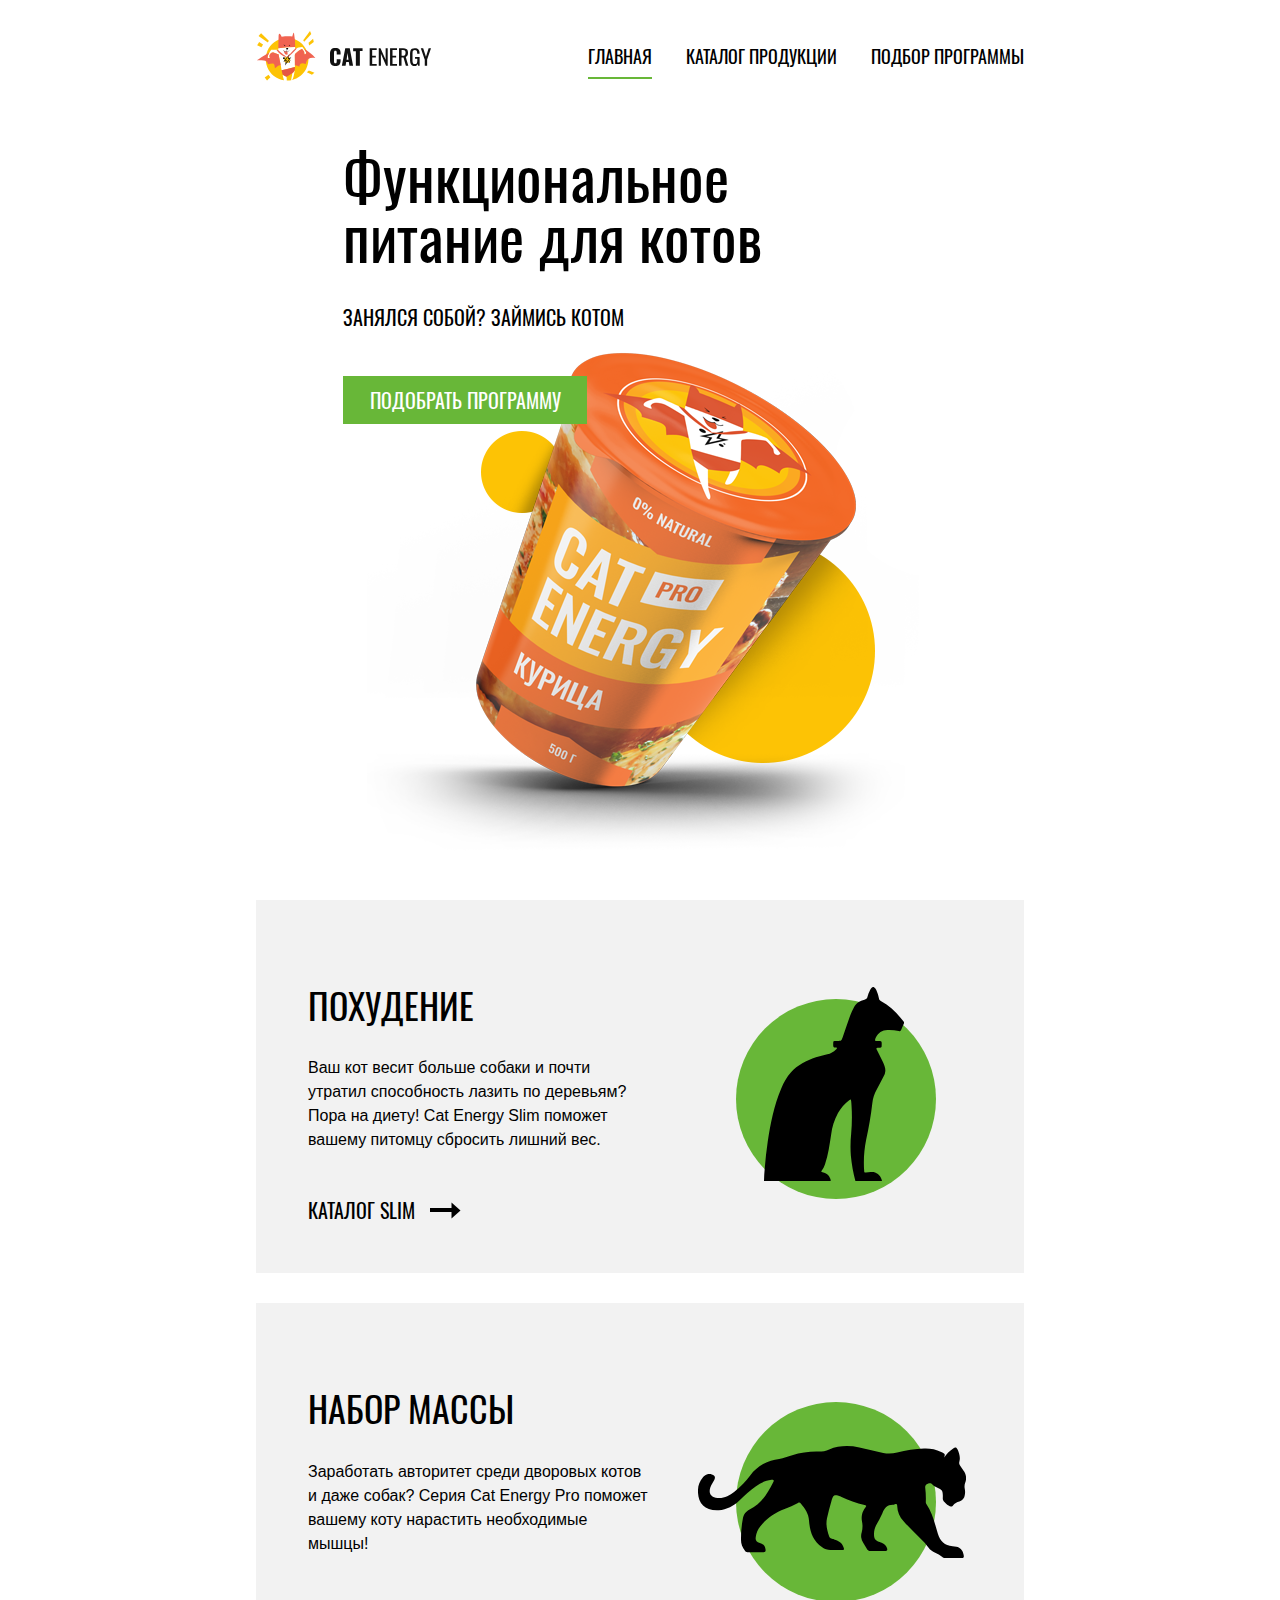
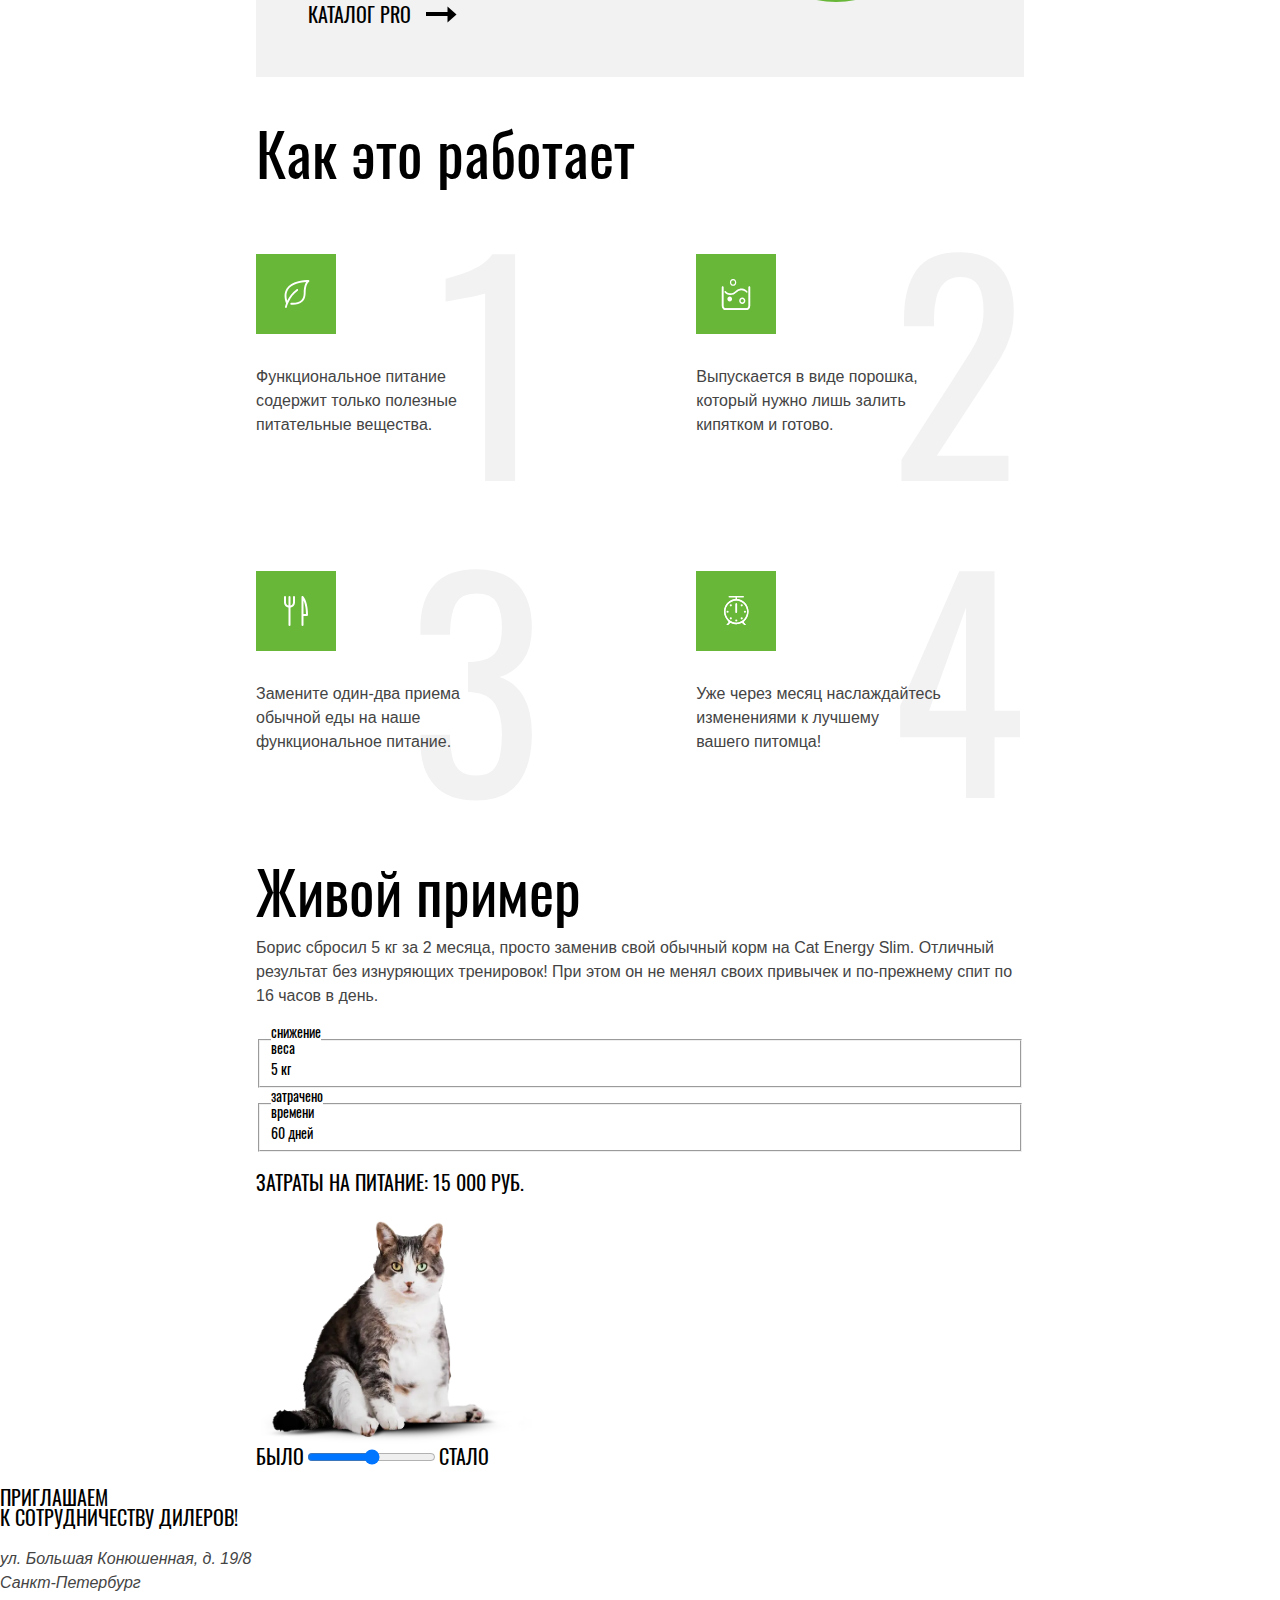
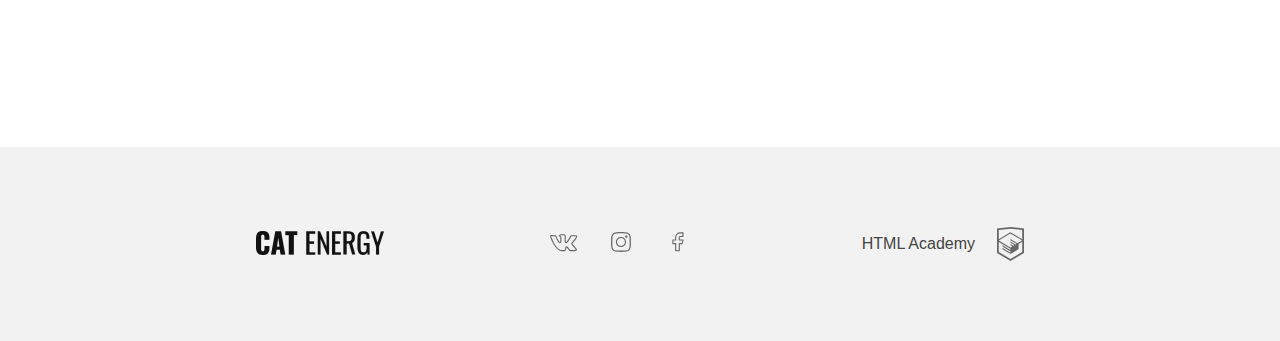
==== commit b2436725: "build: explain desktop completed" ====
--- a/source/index.html
+++ b/source/index.html
@@ -99,22 +99,22 @@
           <li class="explain__item text">
             <span class="explain__img"></span>
             <span class="text explain__text">
-              Функциональное питание содержит только
-              полезные питательные вещества.
+              Функциональное питание <br> содержит только
+              полезные <br> питательные вещества.
             </span>
           </li>
           <li class="explain__item text"><span class="explain__img"></span><span class="text explain__text">
-              Выпускается в виде порошка, который
-              нужно лишь залить кипятком и готово.
+              Выпускается в виде порошка,<br> который
+              нужно лишь залить <br> кипятком и готово.
             </span>
           </li>
           <li class="explain__item text"><span class="explain__img"></span><span class="text explain__text">
-              Замените один-два приема обычной еды на
-              наше функциональное питание.
+              Замените один-два приема <br> обычной еды на
+              наше <br> функциональное питание.
             </span></li>
           <li class="explain__item text"><span class="explain__img"></span><span class="text explain__text">
-              Уже через месяц наслаждайтесь
-              изменениями к лучшему вашего питомца!
+              Уже через месяц наслаждайтесь <br>
+              изменениями к лучшему <br> вашего питомца!
             </span></li>
         </ol>
       </div>
--- a/source/css/style.css
+++ b/source/css/style.css
@@ -1091,11 +1091,11 @@
 }
 
 .explain__title {
-  padding-top: 20px;
   padding-bottom: 40px;
 }
 @media (min-width: 768px) {
   .explain__title {
+    padding-top: 0;
     padding-bottom: 32px;
   }
 }
@@ -1115,6 +1115,12 @@
     row-gap: 37px;
     column-gap: 153px;
     counter-reset: item;
+  }
+}
+@media (min-width: 1300px) {
+  .explain__list {
+    grid-template-columns: 230px auto 246px auto 248px auto 250px;
+    gap: unset;
   }
 }
 
@@ -1147,6 +1153,20 @@
     font-weight: 400;
   }
 }
+@media (min-width: 768px) and (min-width: 1300px) {
+  .explain__item:first-child {
+    grid-column: 1/2;
+  }
+  .explain__item:nth-child(2) {
+    grid-column: 3/4;
+  }
+  .explain__item:nth-child(3) {
+    grid-column: 5/6;
+  }
+  .explain__item:last-child {
+    grid-column: 7/-1;
+  }
+}
 .explain__item .explain__img {
   display: block;
   width: 60px;
@@ -1190,6 +1210,7 @@
   left: calc(50% - 16.5px);
   top: calc(50% - 16.5px);
 }
+
 .explain__text {
   align-self: center;
 }
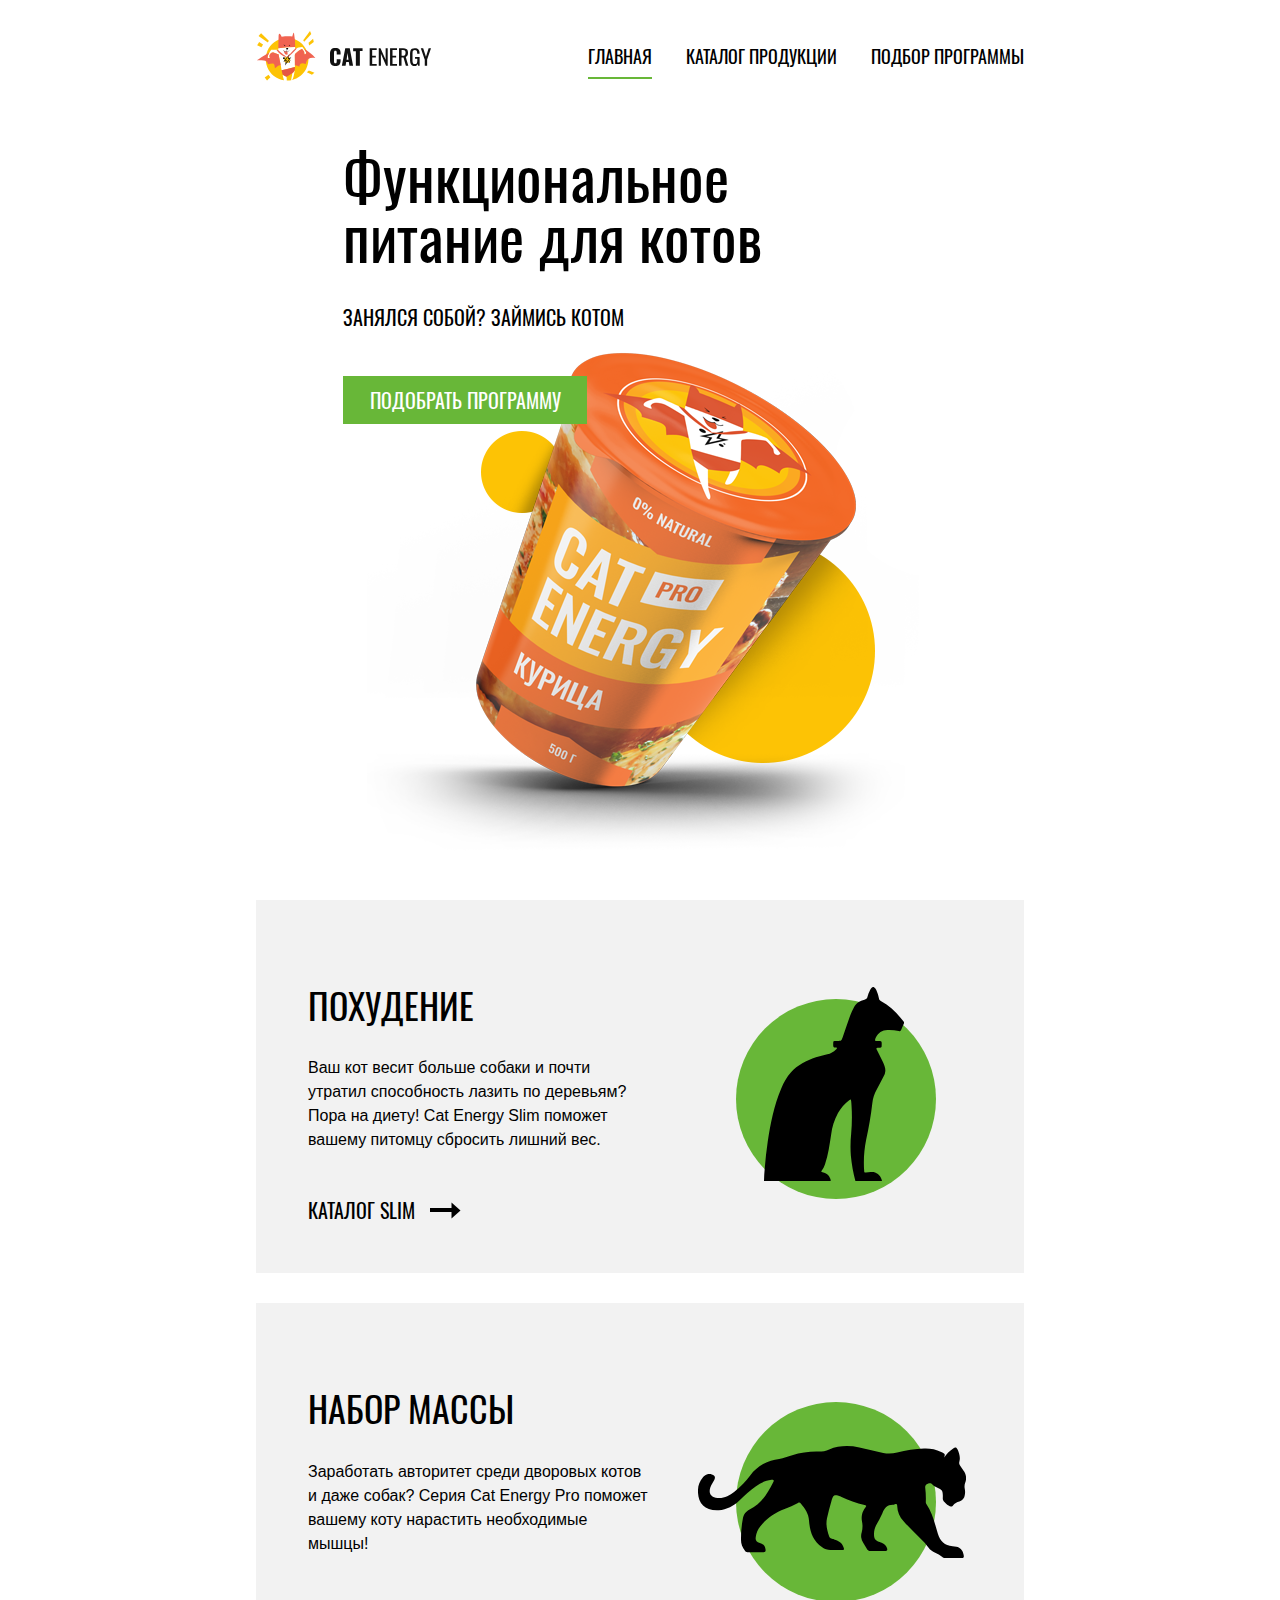
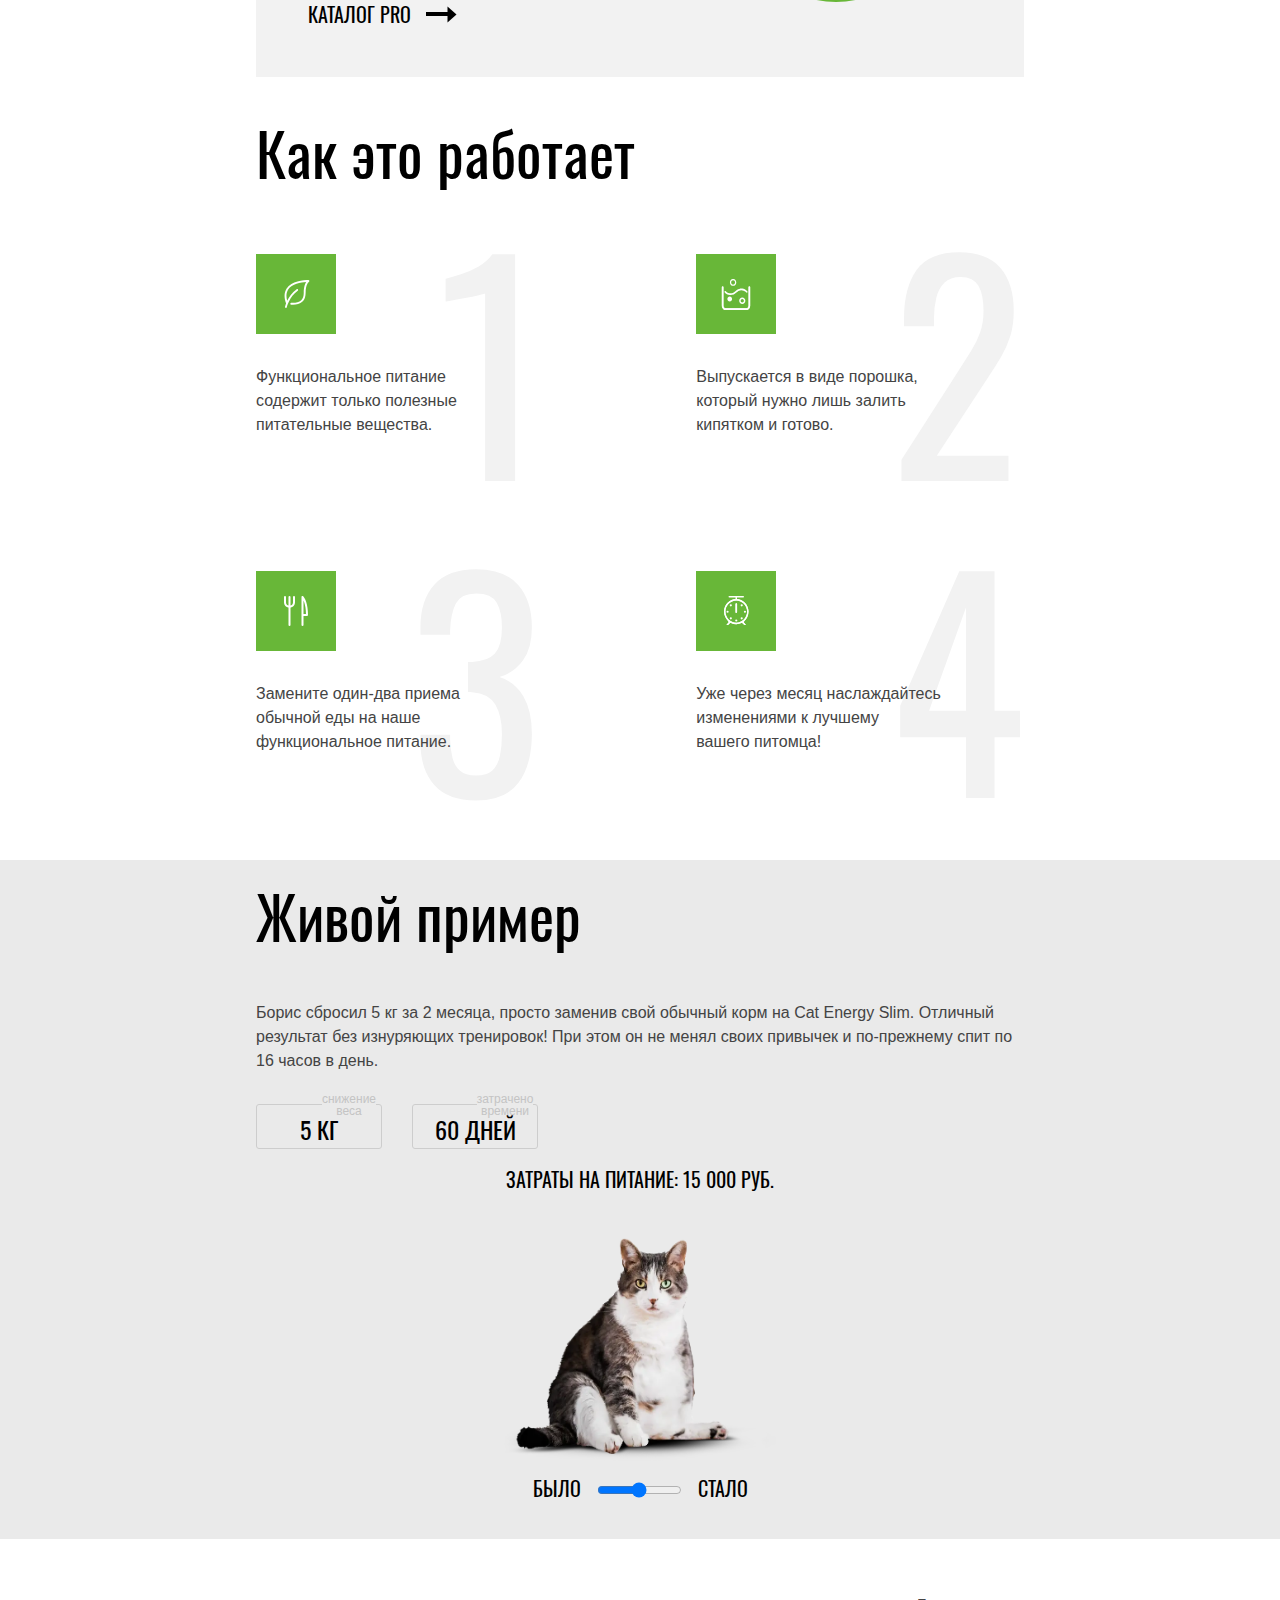
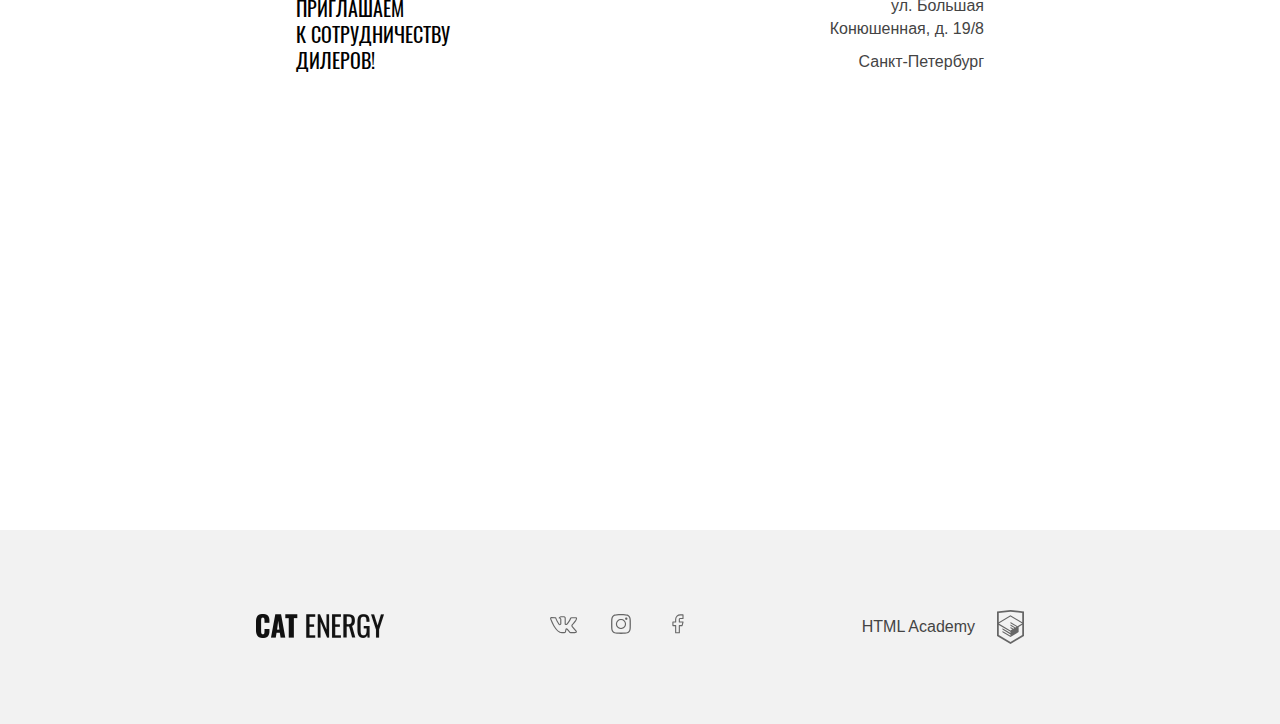
==== commit a86550ae: "build: location completed" ====
--- a/source/index.html
+++ b/source/index.html
@@ -158,9 +158,12 @@
 
     <section class="main__location location">
       <h2 class="location__title visually-hidden">Наш адрес</h2>
-      <div class="location__invite invite">
-        <p class="invite__headline headline">приглашаем <br> к сотрудничеству дилеров!</p>
-        <address class="invite__text text">ул. Большая Конюшенная, д.&nbsp;19/8 <br> Санкт-Петербург</address>
+      <div class="wrap location__wrap">
+        <div class="location__invite invite">
+          <p class="invite__headline headline">приглашаем <br> к сотрудничеству <br> дилеров!</p>
+          <address class="invite__text text">ул. Большая <br> Конюшенная, д.&nbsp;19/8 <br> <span>Санкт-Петербург</span>
+          </address>
+        </div>
       </div>
       <div class="location__map">
         <iframe
--- a/source/css/style.css
+++ b/source/css/style.css
@@ -1215,6 +1215,144 @@
   align-self: center;
 }
 
+.example {
+  background-color: #eaeaea;
+}
+
+.example__title {
+  padding-top: 25px;
+  padding-bottom: 40px;
+}
+
+.example__text {
+  margin-bottom: 20px;
+}
+
+.example__statistic {
+  display: grid;
+  grid-template-columns: 124px 124px;
+  grid-template-rows: 56px;
+  column-gap: 32px;
+  margin-bottom: 20px;
+}
+
+.example__metrics {
+  width: 124px;
+  text-align: center;
+  border: solid 1px #cdcdcd;
+  border-radius: 3px;
+  margin: 0;
+  padding: 0;
+}
+
+.example__metric {
+  font-size: 24px;
+  line-height: 100%;
+  text-transform: uppercase;
+  font-weight: 400;
+  padding: 15px 19px 18px;
+}
+
+.example__desc {
+  color: #c4c4c4;
+  font-family: Arial, Helvetica, sans-serif;
+  font-size: 12px;
+  line-height: 100%;
+  align-self: baseline;
+  margin-left: 30px;
+  text-align: center;
+}
+
+.example__headline {
+  text-align: center;
+  line-height: 20px;
+  margin-bottom: 40px;
+}
+
+.example__picture {
+  margin-bottom: 15px;
+  text-align: center;
+}
+
+.example__range {
+  text-align: center;
+  margin: 15px auto 40px;
+}
+
+.example__range--input {
+  width: 85px;
+  height: 14px;
+  margin: 0 13px;
+}
+
+.main__location {
+  position: relative;
+}
+
+.location__invite {
+  padding: 26px 0;
+  display: grid;
+  grid-template-columns: auto 1fr auto;
+}
+@media (min-width: 768px) {
+  .location__invite {
+    padding: 56px 40px;
+  }
+}
+@media (min-width: 1300px) {
+  .location__invite {
+    position: absolute;
+    background-color: #fff;
+    width: 405px;
+    padding: 56px 80px;
+    top: 95px;
+    left: 110px;
+  }
+}
+
+.invite__headline {
+  grid-column: 1/2;
+  align-self: start;
+  font-size: 16px;
+  line-height: 125%;
+  margin: 0;
+}
+@media (min-width: 768px) {
+  .invite__headline {
+    font-size: 20px;
+    line-height: 130%;
+  }
+}
+
+.invite__text {
+  display: block;
+  line-height: 143%;
+  font-style: normal;
+  align-self: start;
+  grid-column: 3/-1;
+  display: grid;
+  grid-template-rows: auto auto;
+}
+@media (min-width: 768px) {
+  .invite__text {
+    text-align: right;
+    row-gap: 10px;
+  }
+}
+
+.location__map {
+  height: 362px;
+}
+@media (min-width: 768px) {
+  .location__map {
+    height: 400px;
+  }
+}
+.location__map iframe {
+  width: 100%;
+  height: 100%;
+}
+
 body {
   background: #ffffff;
   font-family: "Oswald";
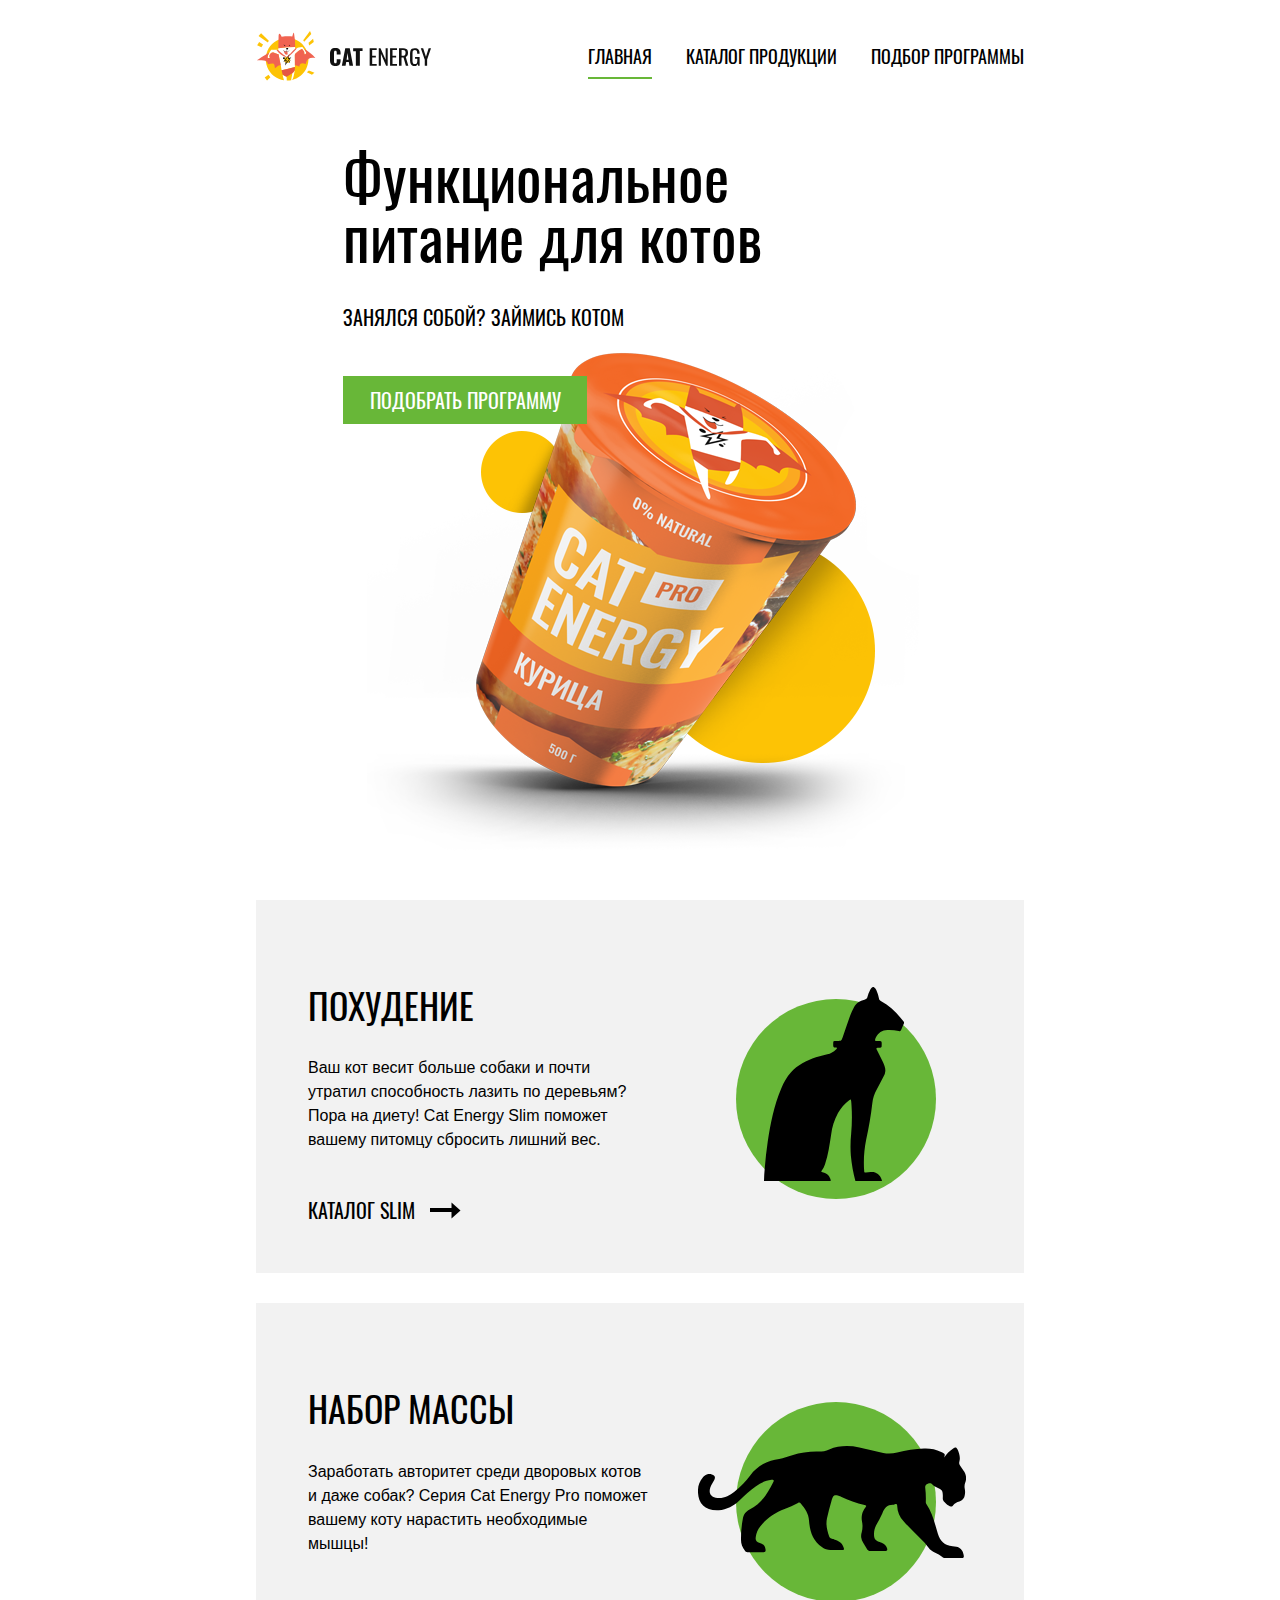
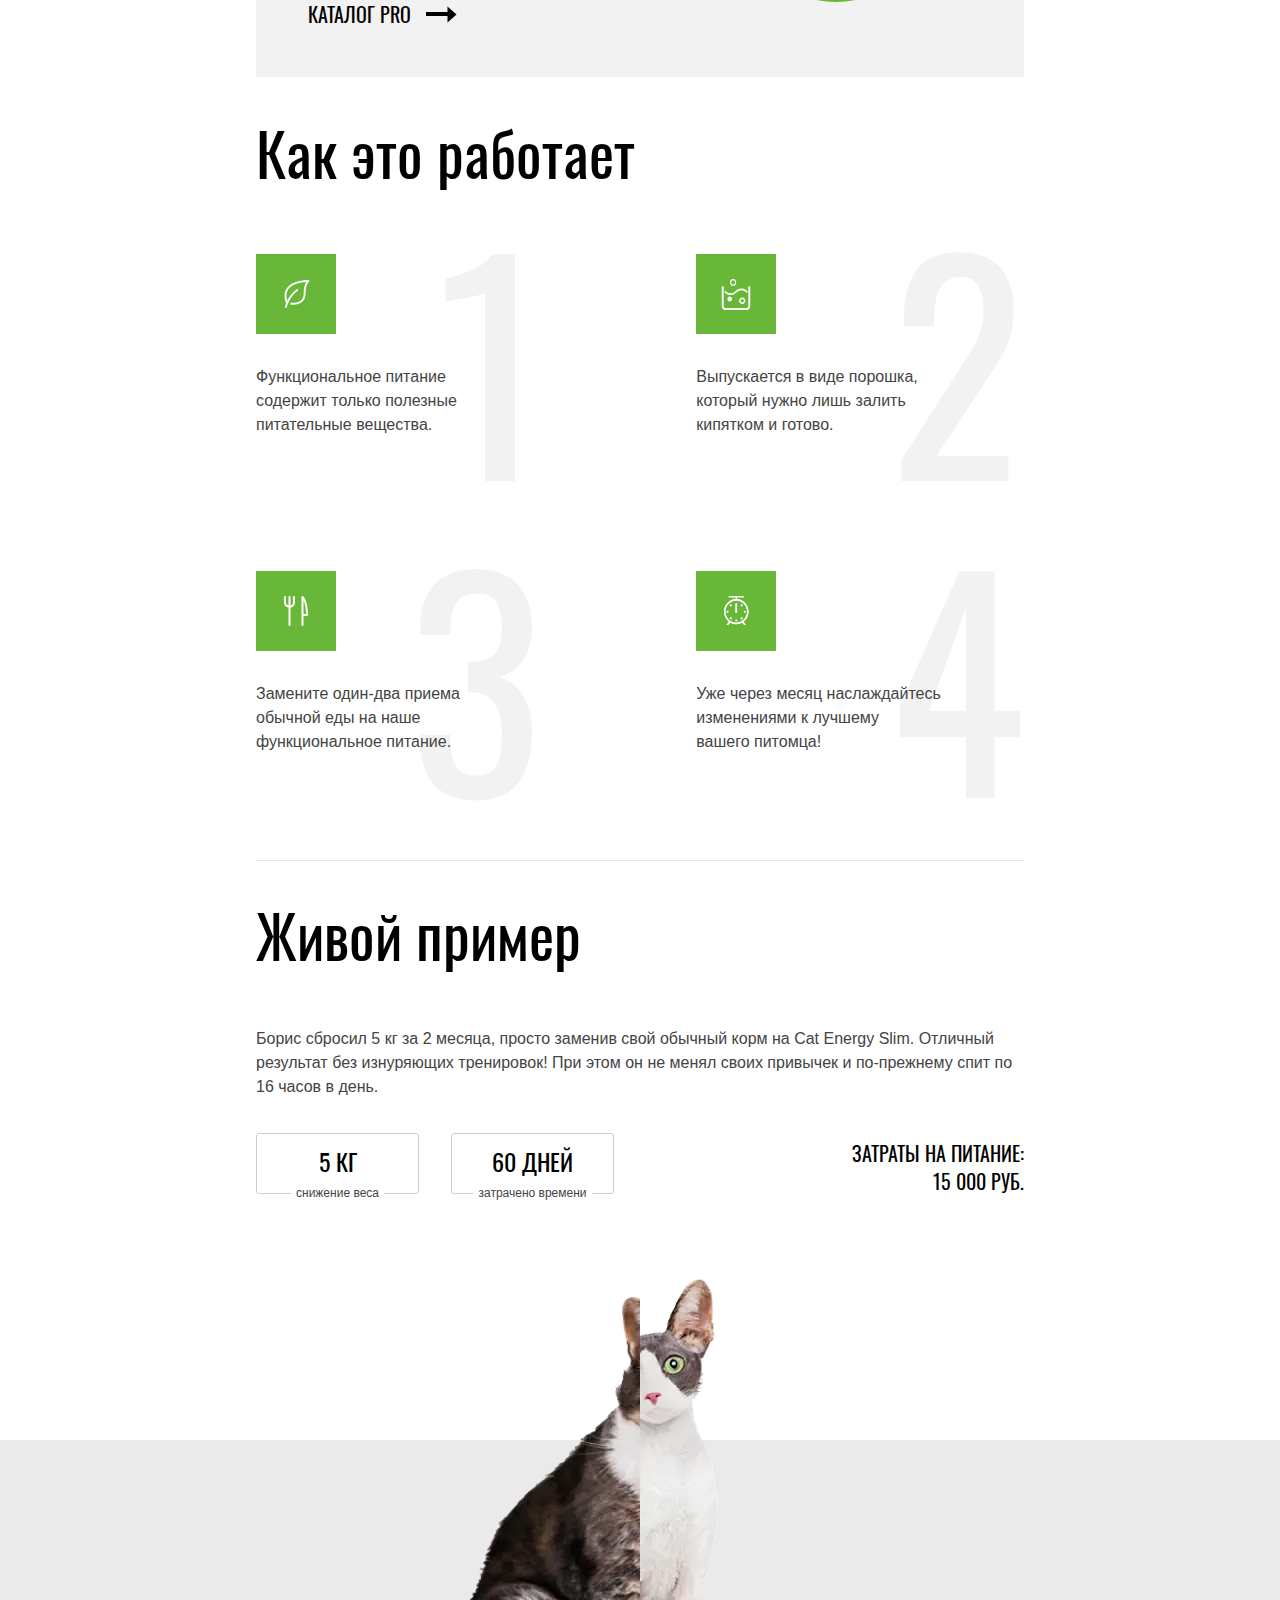
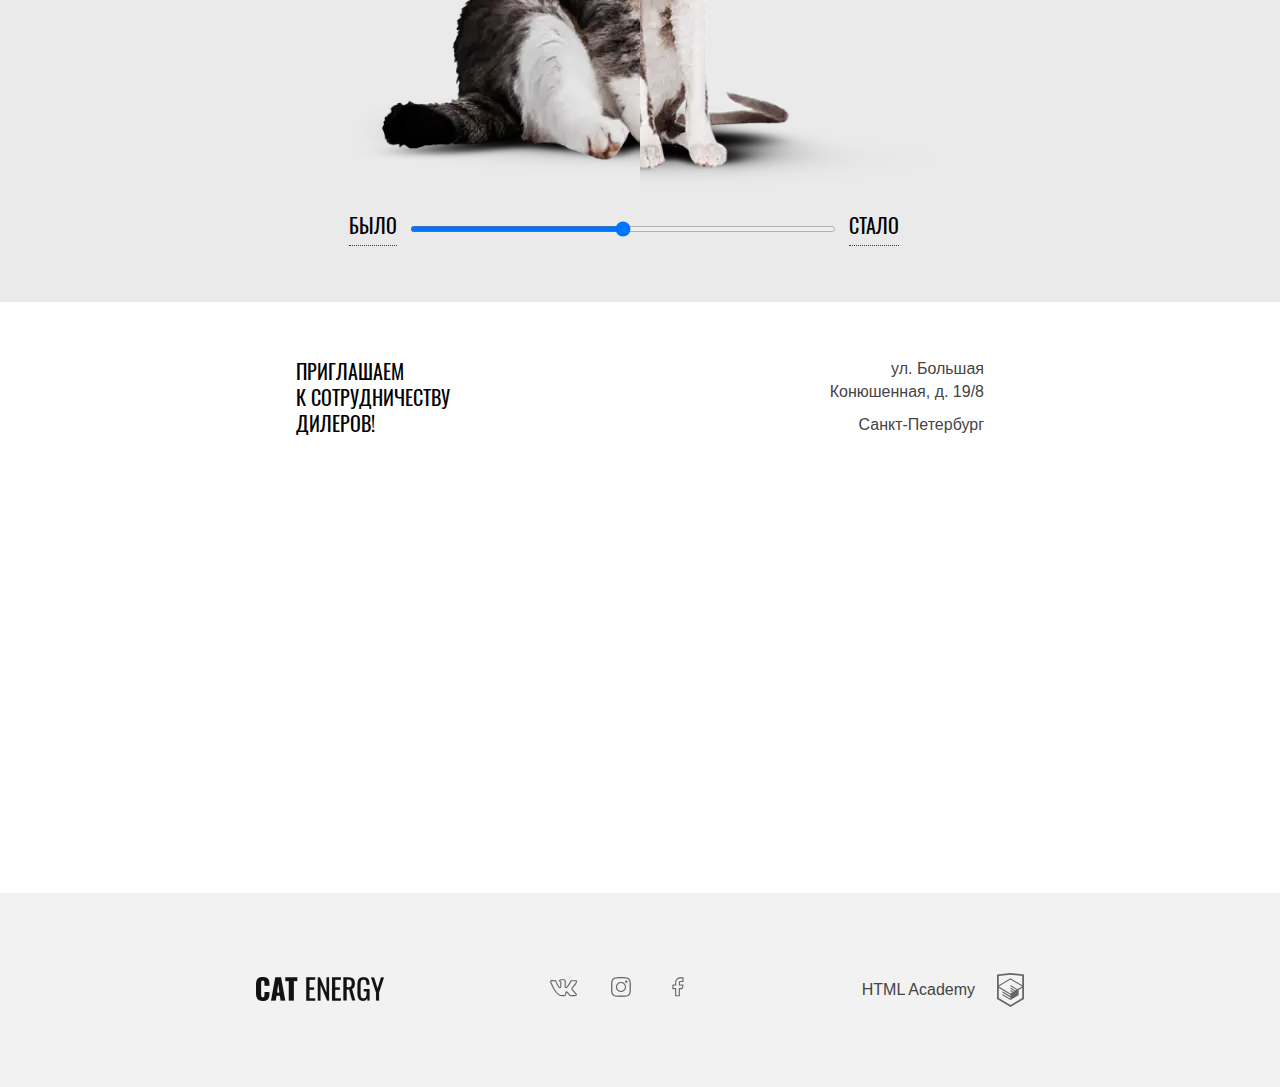
==== commit a95b7743: "build: explain sections" ====
--- a/source/index.html
+++ b/source/index.html
@@ -6,6 +6,10 @@
   <meta http-equiv="X-UA-Compatible" content="IE=edge">
   <meta name="viewport" content="width=device-width, initial-scale=1.0">
   <link rel="stylesheet" href="css/style.css">
+  <link rel="icon" href="favicon.ico"> <!-- 32×32 -->
+  <link rel="icon" href="/img/favicon/152.svg" type="image/svg+xml">
+  <link rel="apple-touch-icon" href="/img/favicon/apple-icon-180x180.png"> <!-- 180×180 -->
+  <link rel="manifest" href="manifest.webmanifest">
   <title>Catenergy: Функциональное питание для котов</title>
 </head>
 
@@ -17,11 +21,12 @@
         <div class="nav__logo logo">
           <a class="logo__link" href="#">
             <picture>
-              <source media="(min-width: 1300px)" srcset="/img/icon/logo__image@2x.svg">
-              <source media="(min-width: 768px)" srcset="/img/icon/logo__image.svg">
+              <source media="(min-width: 1300px)" srcset="/img/icon/logo__image@2x.svg" width="70" height="59">
+              <source media="(min-width: 768px)" srcset="/img/icon/logo__image.svg" width="60" height="50">
               <img class="logo__img" src="/img/icon/header__logo-mobile.svg" alt="Иконка Cat Energy." width="34"
                 height="38">
             </picture>
+
             <img class="logo__sign" src="/img/icon/header__logo--mobile-text.svg" alt="Cat Energy." width="101"
               height="18">
           </a>
@@ -97,22 +102,25 @@
 
         <ol class="explain__list">
           <li class="explain__item text">
-            <span class="explain__img"></span>
+            <span class="explain__img explain__img--leaf"></span>
             <span class="text explain__text">
               Функциональное питание <br> содержит только
               полезные <br> питательные вещества.
             </span>
           </li>
-          <li class="explain__item text"><span class="explain__img"></span><span class="text explain__text">
+          <li class="explain__item text"><span class="explain__img explain__img--boil"></span><span
+              class="text explain__text">
               Выпускается в виде порошка,<br> который
               нужно лишь залить <br> кипятком и готово.
             </span>
           </li>
-          <li class="explain__item text"><span class="explain__img"></span><span class="text explain__text">
+          <li class="explain__item text"><span class="explain__img explain__img--meal"></span><span
+              class="text explain__text">
               Замените один-два приема <br> обычной еды на
               наше <br> функциональное питание.
             </span></li>
-          <li class="explain__item text"><span class="explain__img"></span><span class="text explain__text">
+          <li class="explain__item text"><span class="explain__img explain__img--alarm"></span><span
+              class="text explain__text">
               Уже через месяц наслаждайтесь <br>
               изменениями к лучшему <br> вашего питомца!
             </span></li>
@@ -128,30 +136,47 @@
           спит по
           16 часов в день. </p>
 
-        <div class="example__statistic">
-          <fieldset class="example__metrics">
-            <legend class="example__desc">снижение <br> веса</legend>
-            <span class="example__metric">5 кг</span>
-          </fieldset>
-
-          <fieldset class="example__metrics">
-            <legend class="example__desc">затрачено <br> времени</legend>
-            <span class="example__metric">60 дней</span>
-          </fieldset>
-        </div>
-
-        <p class="example__headline headline">Затраты на питание: 15 000 руб.</p>
+        <div class="example__total">
+          <dl class="example__statistic">
+            <div class="example__metrics">
+              <dt class="example__desc">снижение веса</dt>
+              <dd class="example__metric">5 кг</dd>
+            </div>
+            <div class="example__metrics">
+              <dt class="example__desc">затрачено времени</dt>
+              <dd class="example__metric">60 дней</dd>
+            </div>
+          </dl>
+
+          <p class="example__headline headline">Затраты на питание: 15 000 руб.</p>
+        </div>
 
         <div class="example__picture">
-          <img class="example__img" src="/img/cat-fat.webp" alt="Кот было." width="280" height="232">
-          <img class="example__img visually-hidden" src="/img/cat-skinny.webp" alt="Кот стало." width="280"
-            height="232">
-        </div>
+          <picture>
+            <source media="(min-width: 768px)"
+              srcset="/img/explain__cats/half-cat.webp, /img/explain__cats/half-cat@2x.webp 2x" height="511">
+            <img class="example__img example__img--fat" src="/img/explain__cats/cat-fat.webp"
+              srcset="/img/explain__cats/cat-fat@2x.webp 2x" alt="Кот было." width="280" height="232">
+          </picture>
+
+          <picture>
+            <source media="(min-width: 768px)"
+              srcset="/img/explain__cats/cat-skinny--large.webp, /img/explain__cats/cat-skinny--large@2x.webp 2x"
+              height="511">
+
+            <img class="example__img example__img--skinny" src="/img/explain__cats/cat-skinny.webp"
+              srcset="/img/explain__cats/cat-skinny@2x.webp 2x" alt="Кот стало." width="243" height="232">
+          </picture>
+        </div>
+
 
         <div class="example__range">
-          <span class="example__range-desc headline">Было</span>
-          <input class="example__range--input" type="range" name="example__range" id="#">
-          <span class="example__range-desc headline">Стало</span>
+          <span class="example__range--desc">Было</span>
+          <button class="example__button example__button--skinny" type="button"></button>
+
+          <input class="example__range--input" type="range" name="example__range" value="50" min="17" max="83" id="#">
+
+          <span class="example__range--desc ">Стало</span>
         </div>
       </div>
     </section>
@@ -241,6 +266,7 @@
   </footer>
 
   <script src="/source/js/app.js"></script>
+  <!-- <script src="/source/js/example.js"></script> -->
 </body>
 
 </html>
--- a/source/css/style.css
+++ b/source/css/style.css
@@ -329,6 +329,7 @@
   color: #444444;
   font-size: 14px;
   line-height: 129%;
+  font-weight: 400;
 }
 @media (min-width: 768px) {
   .text {
@@ -369,6 +370,7 @@
   grid-auto-rows: 66px 66px 66px;
   list-style: none;
   background-color: #fff;
+  z-index: 2;
 }
 .nav__list .nav__item {
   display: grid;
@@ -377,6 +379,7 @@
   border-bottom: 1px solid #e6e6e6;
   border-top: 1px solid #e6e6e6;
   align-items: center;
+  background-color: #fff;
 }
 .nav__list .nav__link {
   align-items: center;
@@ -497,10 +500,12 @@
     justify-content: flex-end;
     align-items: center;
     text-align: right;
+    background-color: unset;
   }
 }
 @media (min-width: 768px) {
   .header__nav--closed .nav__item {
+    background-color: unset;
     border: none;
   }
   .header__nav--closed .nav__item:not(:last-child) {
@@ -1190,22 +1195,22 @@
     height: 80px;
   }
 }
-.explain__item:first-child .explain__img:after {
+.explain__item .explain__img--leaf:after {
   background-image: url(/img/icon/leaf.svg);
   left: calc(50% - 12px);
   top: calc(50% - 14px);
 }
-.explain__item:nth-child(2) .explain__img:after {
+.explain__item .explain__img--boil:after {
   background-image: url(/img/icon/boil.svg);
   left: calc(50% - 15px);
   top: calc(50% - 15px);
 }
-.explain__item:nth-child(3) .explain__img:after {
+.explain__item .explain__img--meal:after {
   background-image: url(/img/icon/meal.svg);
   left: calc(50% - 13px);
   top: calc(50% - 15px);
 }
-.explain__item:last-child .explain__img:after {
+.explain__item .explain__img--alarm:after {
   background-image: url(/img/icon/alarm.svg);
   left: calc(50% - 16.5px);
   top: calc(50% - 16.5px);
@@ -1217,72 +1222,223 @@
 
 .example {
   background-color: #eaeaea;
+  position: relative;
+}
+@media (min-width: 768px) {
+  .example {
+    background-color: unset;
+  }
+  .example:before {
+    position: absolute;
+    content: "";
+    background-color: #eaeaea;
+    width: 100%;
+    height: 462px;
+    bottom: 0;
+    z-index: -1;
+  }
 }
 
 .example__title {
   padding-top: 25px;
   padding-bottom: 40px;
 }
+@media (min-width: 768px) {
+  .example__title {
+    padding-top: 43px;
+    padding-bottom: 63px;
+    border-top: 1px solid #e6e6e6;
+  }
+}
 
 .example__text {
-  margin-bottom: 20px;
+  margin: 0 0 20px;
+}
+
+@media (min-width: 768px) {
+  .example__total {
+    display: flex;
+    justify-content: space-between;
+  }
 }
 
 .example__statistic {
-  display: grid;
-  grid-template-columns: 124px 124px;
-  grid-template-rows: 56px;
+  display: flex;
+  justify-content: space-between;
   column-gap: 32px;
   margin-bottom: 20px;
 }
 
 .example__metrics {
-  width: 124px;
+  display: flex;
+  flex-direction: column;
   text-align: center;
+  margin: 0;
+  padding: 0;
+}
+
+.example__metric {
+  margin: 0 auto;
+  padding: 14px 21px 17px;
   border: solid 1px #cdcdcd;
   border-radius: 3px;
-  margin: 0;
-  padding: 0;
-}
-
-.example__metric {
+  width: 82px;
   font-size: 24px;
   line-height: 100%;
   text-transform: uppercase;
   font-weight: 400;
-  padding: 15px 19px 18px;
+  text-align: center;
+}
+@media (min-width: 768px) {
+  .example__metric {
+    width: 101px;
+    padding: 15px 30px 20px;
+  }
 }
 
 .example__desc {
-  color: #c4c4c4;
-  font-family: Arial, Helvetica, sans-serif;
+  display: block;
+  color: #444444;
+  background-color: #eaeaea;
+  text-align: center;
+  margin: -10px auto 0;
+  width: 59px;
+  padding: 0 14px 9px;
+  order: 1;
+  font-family: "Arial", Helvetica, sans-serif;
   font-size: 12px;
   line-height: 100%;
-  align-self: baseline;
-  margin-left: 30px;
-  text-align: center;
+  font-weight: 400;
+}
+@media (min-width: 768px) {
+  .example__desc {
+    background-color: #fff;
+    padding: 7px 5px 8px;
+    margin-top: -14px;
+    width: auto;
+  }
 }
 
 .example__headline {
   text-align: center;
-  line-height: 20px;
+  line-height: 143%;
   margin-bottom: 40px;
+}
+@media (min-width: 768px) {
+  .example__headline {
+    text-align: right;
+    width: 174px;
+    margin-bottom: 80px;
+  }
 }
 
 .example__picture {
   margin-bottom: 15px;
   text-align: center;
 }
+@media (min-width: 768px) {
+  .example__picture {
+    height: 511px;
+    margin-bottom: 25px;
+  }
+  .example__picture .example__img--skinny {
+    display: none;
+  }
+}
+
+@media (max-width: 768px) {
+  .example__button {
+    display: block;
+    position: relative;
+    width: 86px;
+    height: 16px;
+    border: #cdcdcd 1px solid;
+    border-radius: 6px;
+    background-color: #fff;
+    margin: 0 auto;
+    cursor: pointer;
+  }
+  .example__button::before {
+    position: absolute;
+    content: "";
+    width: 35px;
+    height: 6px;
+    top: 4px;
+    left: 6px;
+    background: #68b738;
+    border-radius: 6px;
+  }
+  .example__button--skinny {
+    position: relative;
+  }
+  .example__button--skinny:before {
+    position: absolute;
+    content: "";
+    width: 35px;
+    height: 6px;
+    top: 4px;
+    right: 6px;
+    left: unset;
+    background: #68b738;
+    border-radius: 6px;
+  }
+}
+@media (min-width: 768px) {
+  .example__button {
+    display: none;
+  }
+}
 
 .example__range {
+  margin-bottom: 40px;
+  text-align: center;
+  align-items: center;
   text-align: center;
   margin: 15px auto 40px;
-}
-
-.example__range--input {
-  width: 85px;
-  height: 14px;
-  margin: 0 13px;
+  display: flex;
+  width: 210px;
+}
+@media (min-width: 768px) {
+  .example__range {
+    margin: 25px auto 56px;
+    width: 583px;
+  }
+}
+@media (max-width: 768px) {
+  .example__range--input {
+    display: none;
+  }
+}
+@media (min-width: 768px) {
+  .example__range--input {
+    width: 426px;
+    height: 6px;
+    border-radius: 6px;
+    background-color: #dcdcdc;
+    margin: 0 13px;
+    border: none;
+  }
+}
+.example__range--desc {
+  width: 49px;
+  text-transform: uppercase;
+  font-size: 16px;
+  line-height: 125%;
+  cursor: pointer;
+}
+@media (min-width: 768px) {
+  .example__range--desc {
+    width: auto;
+    font-size: 20px;
+    line-height: 27px;
+    -webkit-text-decoration: dotted;
+            text-decoration: dotted;
+    border-bottom: 1px dotted rgba(0, 0, 0, 0.75);
+    padding-bottom: 6px;
+  }
+  .example__range--desc :hover {
+    border-bottom: 1px solid black;
+  }
 }
 
 .main__location {
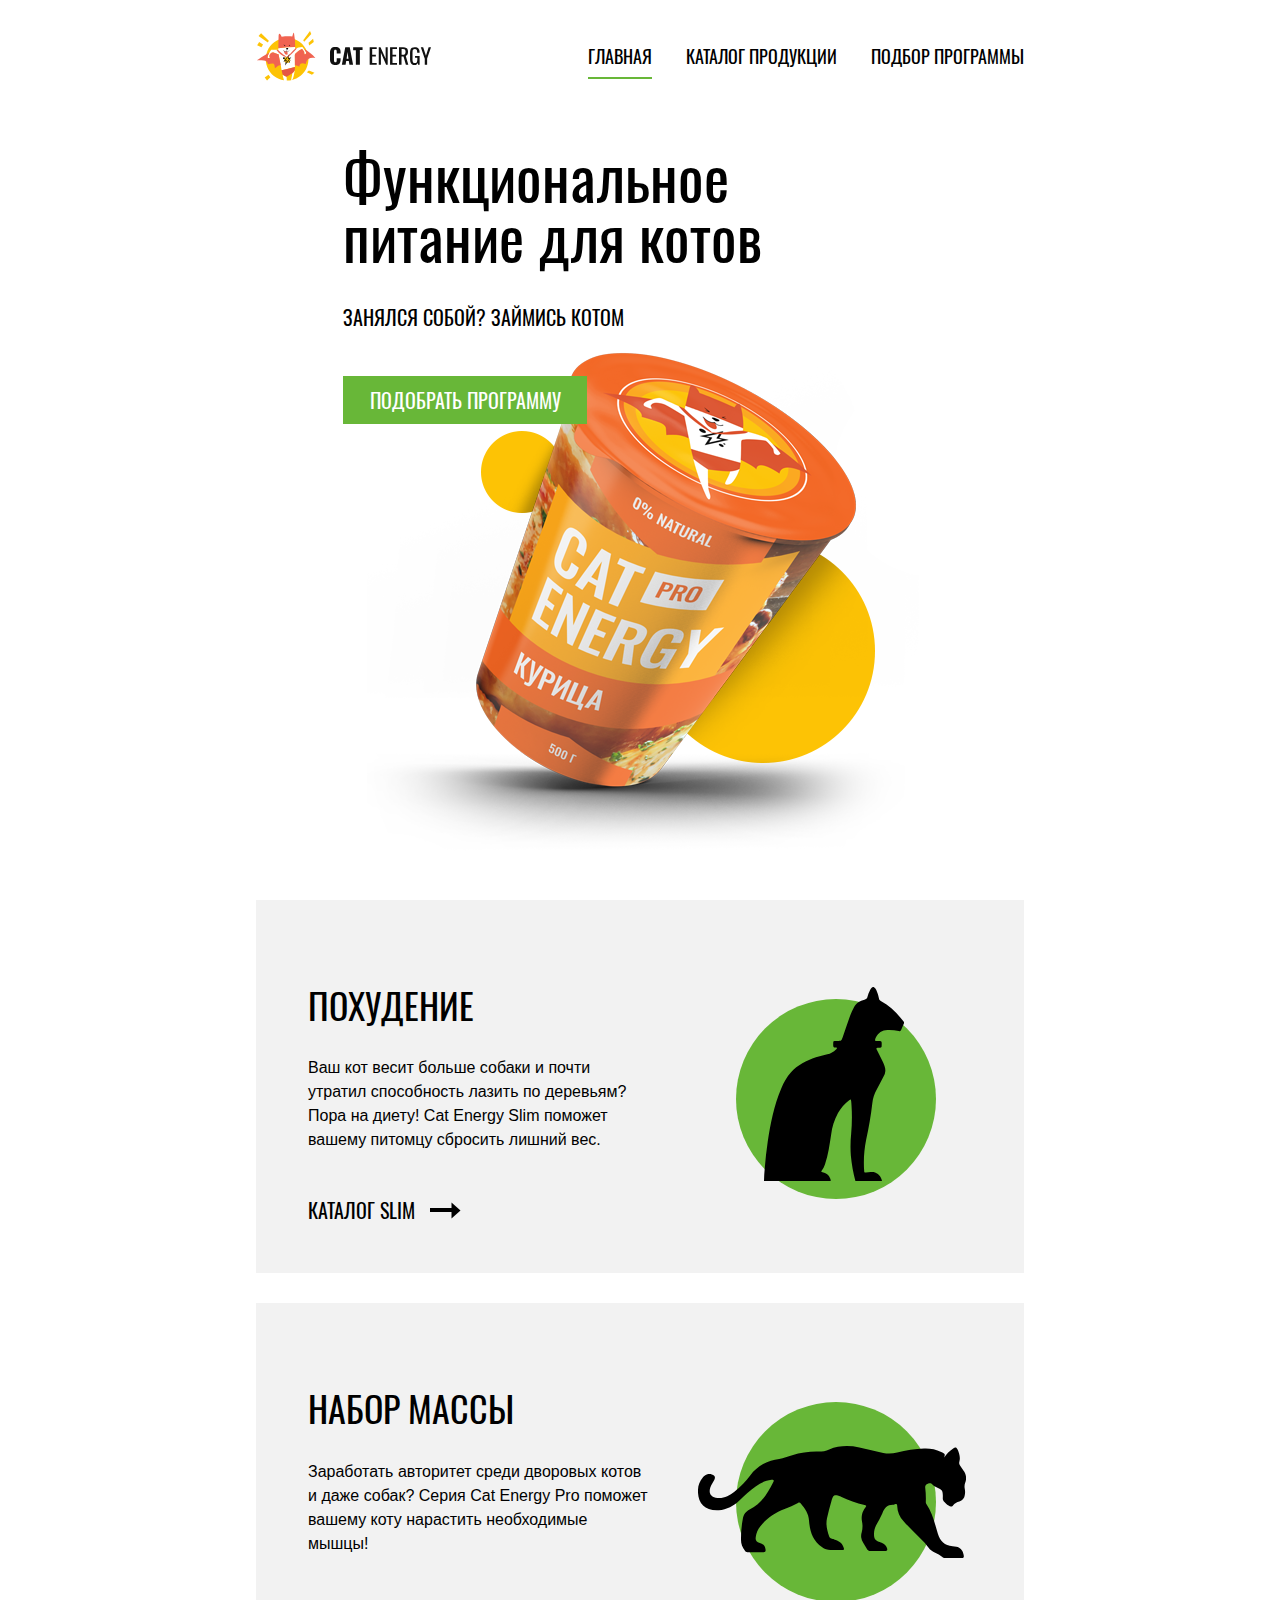
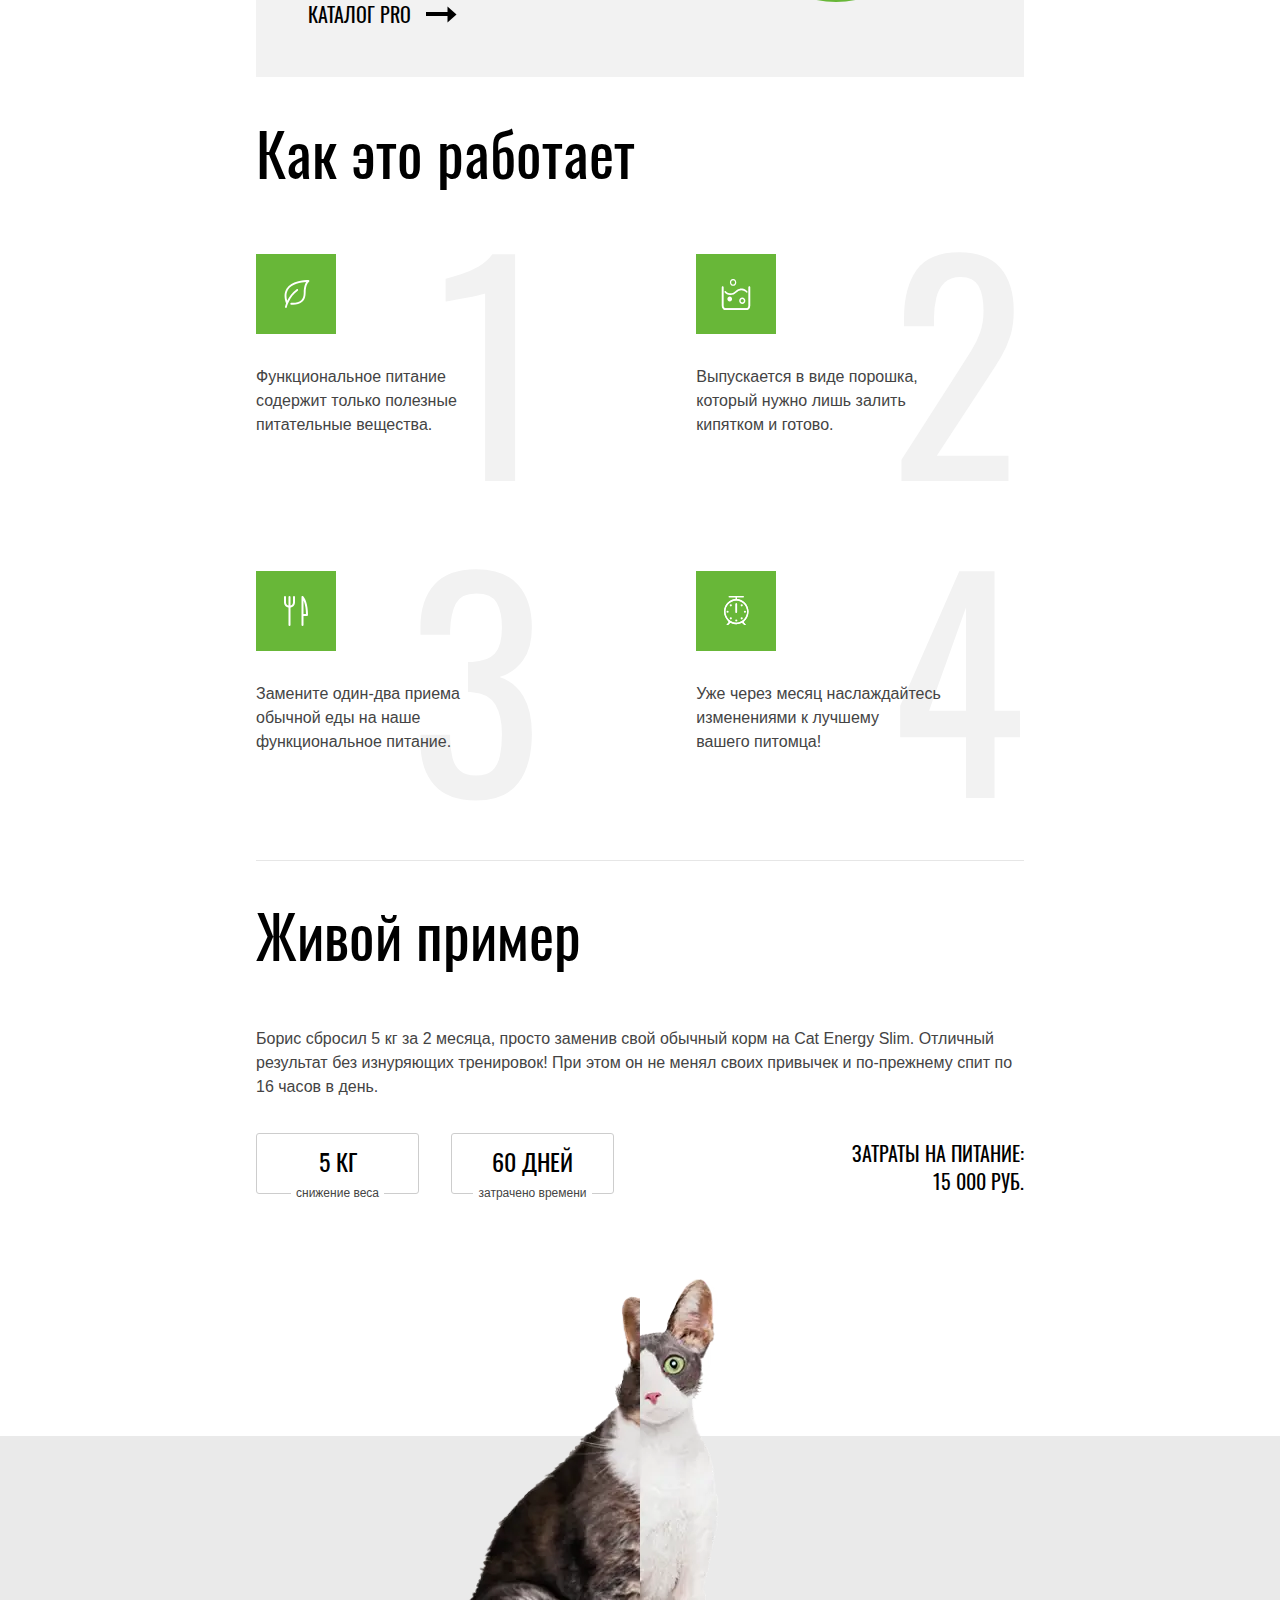
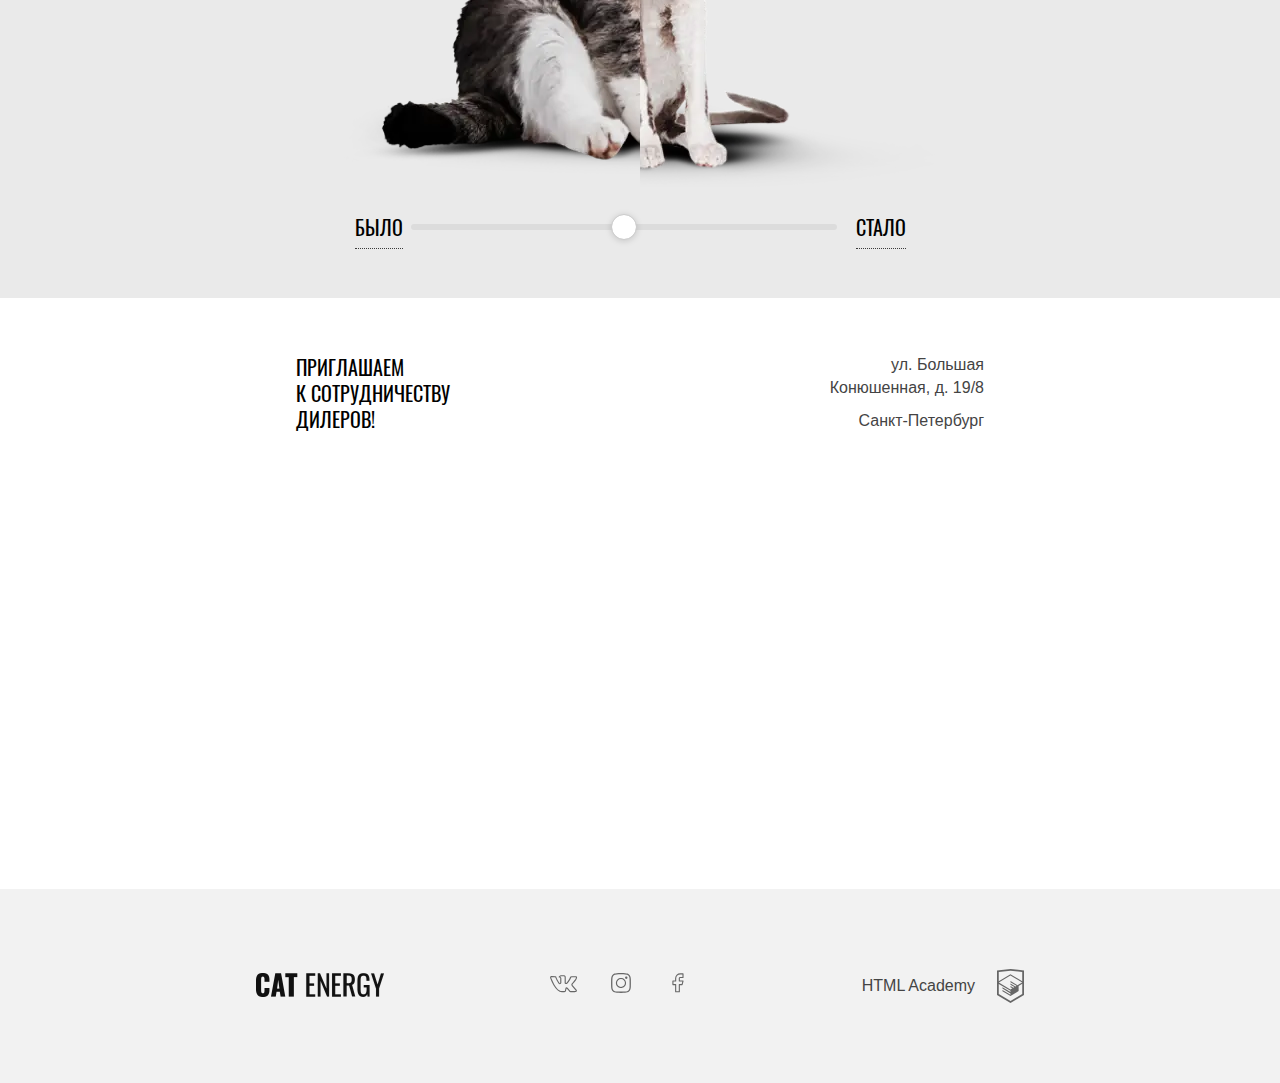
==== commit 9e693107: "build: index completed" ====
--- a/source/index.html
+++ b/source/index.html
@@ -27,8 +27,14 @@
                 height="38">
             </picture>
 
-            <img class="logo__sign" src="/img/icon/header__logo--mobile-text.svg" alt="Cat Energy." width="101"
-              height="18">
+            <picture>
+              <source media="(min-width: 1300px)" srcset="/img/icon/header__logo--mobile-text.svg" width="118"
+                height="21">
+              <source media="(min-width: 768px)" srcset="/img/icon/header__logo--mobile-text.svg" width="101"
+                height="19">
+              <img class="logo__sign" src="/img/icon/header__logo--mobile-text.svg" alt="Cat Energy." width="101"
+                height="18">
+            </picture>
           </a>
 
           <button class="nav__toggle nav__toggle--opened nav__toggle--closed nav__toggle--nojs" type="button"><span
@@ -129,7 +135,7 @@
     </section>
 
     <section class="main__example example">
-      <div class="main__wrap wrap">
+      <div class="example__wrap wrap">
         <h2 class="example__title title">Живой пример</h2>
         <p class="example__text text">Борис сбросил 5 кг за 2 месяца, просто заменив свой обычный корм на Cat Energy
           Slim. Отличный результат без изнуряющих тренировок! При этом он не менял своих привычек и по-прежнему
@@ -148,7 +154,7 @@
             </div>
           </dl>
 
-          <p class="example__headline headline">Затраты на питание: 15 000 руб.</p>
+          <p class="example__headline headline">Затраты на питание: <span>15 000 руб.</span></p>
         </div>
 
         <div class="example__picture">
@@ -171,12 +177,13 @@
 
 
         <div class="example__range">
-          <span class="example__range--desc">Было</span>
-          <button class="example__button example__button--skinny" type="button"></button>
+          <button class="headline example__range--desc" type="button"><span>Было</span></button>
+
+          <div class="example__button example__button--skinny"></div>
 
           <input class="example__range--input" type="range" name="example__range" value="50" min="17" max="83" id="#">
 
-          <span class="example__range--desc ">Стало</span>
+          <button class="headline example__range--desc" type="button"><span>Стало</span></button>
         </div>
       </div>
     </section>
--- a/source/css/style.css
+++ b/source/css/style.css
@@ -1,3 +1,4 @@
+@charset "UTF-8";
 @font-face {
   font-family: "Oswald";
   font-weight: 400;
@@ -1126,6 +1127,7 @@
   .explain__list {
     grid-template-columns: 230px auto 246px auto 248px auto 250px;
     gap: unset;
+    margin-bottom: 26px;
   }
 }
 
@@ -1239,6 +1241,14 @@
   }
 }
 
+@media (min-width: 1300px) {
+  .example__wrap {
+    display: grid;
+    grid-template-columns: 436px 1fr;
+    grid-template-rows: 249px 165px 227px;
+  }
+}
+
 .example__title {
   padding-top: 25px;
   padding-bottom: 40px;
@@ -1250,15 +1260,35 @@
     border-top: 1px solid #e6e6e6;
   }
 }
+@media (min-width: 1300px) {
+  .example__title {
+    grid-column: 1/2;
+    padding-top: 69px;
+    border: none;
+    line-height: 100%;
+    font-size: 60px;
+  }
+}
 
 .example__text {
   margin: 0 0 20px;
+}
+@media (min-width: 1300px) {
+  .example__text {
+    grid-column: 1/2;
+  }
 }
 
 @media (min-width: 768px) {
   .example__total {
     display: flex;
     justify-content: space-between;
+  }
+}
+@media (min-width: 1300px) {
+  .example__total {
+    grid-column: 1/2;
+    display: block;
   }
 }
 
@@ -1267,6 +1297,13 @@
   justify-content: space-between;
   column-gap: 32px;
   margin-bottom: 20px;
+}
+@media (min-width: 1300px) {
+  .example__statistic {
+    justify-content: start;
+    column-gap: 42px;
+    margin-bottom: 55px;
+  }
 }
 
 .example__metrics {
@@ -1318,6 +1355,11 @@
     width: auto;
   }
 }
+@media (min-width: 1300px) {
+  .example__desc {
+    background-color: #eaeaea;
+  }
+}
 
 .example__headline {
   text-align: center;
@@ -1331,6 +1373,15 @@
     margin-bottom: 80px;
   }
 }
+@media (min-width: 1300px) {
+  .example__headline {
+    text-align: left;
+    width: auto;
+  }
+  .example__headline span {
+    margin-left: 63px;
+  }
+}
 
 .example__picture {
   margin-bottom: 15px;
@@ -1343,6 +1394,12 @@
   }
   .example__picture .example__img--skinny {
     display: none;
+  }
+}
+@media (min-width: 1300px) {
+  .example__picture {
+    grid-column: 2/3;
+    grid-row: 1/3;
   }
 }
 
@@ -1351,7 +1408,7 @@
     display: block;
     position: relative;
     width: 86px;
-    height: 16px;
+    height: 14px;
     border: #cdcdcd 1px solid;
     border-radius: 6px;
     background-color: #fff;
@@ -1397,6 +1454,10 @@
   margin: 15px auto 40px;
   display: flex;
   width: 210px;
+  text-transform: uppercase;
+  font-size: 16px;
+  line-height: 125%;
+  background-color: none;
 }
 @media (min-width: 768px) {
   .example__range {
@@ -1404,41 +1465,80 @@
     width: 583px;
   }
 }
+@media (min-width: 1300px) {
+  .example__range {
+    grid-column: 2/3;
+    align-self: end;
+  }
+}
 @media (max-width: 768px) {
   .example__range--input {
     display: none;
   }
 }
-@media (min-width: 768px) {
-  .example__range--input {
-    width: 426px;
-    height: 6px;
-    border-radius: 6px;
-    background-color: #dcdcdc;
-    margin: 0 13px;
-    border: none;
-  }
-}
+
+/*--------Отработка Было - Стало-----------*/
 .example__range--desc {
+  display: block;
   width: 49px;
-  text-transform: uppercase;
-  font-size: 16px;
-  line-height: 125%;
+  height: 30px;
+  background-color: #eaeaea;
+  border: none;
   cursor: pointer;
 }
-@media (min-width: 768px) {
-  .example__range--desc {
+.example__range--desc span {
+  padding-bottom: 6px;
+}
+.example__range--desc span:hover {
+  border-bottom: 1px solid black;
+}
+@media (min-width: 768px) {
+  .example__range--desc span {
     width: auto;
     font-size: 20px;
     line-height: 27px;
     -webkit-text-decoration: dotted;
             text-decoration: dotted;
     border-bottom: 1px dotted rgba(0, 0, 0, 0.75);
-    padding-bottom: 6px;
-  }
-  .example__range--desc :hover {
-    border-bottom: 1px solid black;
-  }
+  }
+}
+
+/*---------Отработка слайдера---------*/
+.example__range input[type=range] {
+  width: 426px;
+  height: 6px;
+  border-radius: 6px;
+  background-color: #dcdcdc;
+  margin: 0 13px;
+  border: none;
+  cursor: pointer;
+  -webkit-appearance: none;
+  appearance: none;
+  /*---------Отработка кругляша слайдера---------*/
+}
+.example__range input[type=range]::-webkit-slider-thumb {
+  width: 8px;
+  height: 8px;
+  background-color: #68b738;
+  border: 12px solid #fff;
+  outline: #cdcdcd 1px solid;
+  border-radius: 50%;
+  position: relative;
+  filter: drop-shadow(0px 1px 3px rgba(0, 0, 0, 0.16));
+  -webkit-appearance: none;
+  appearance: none;
+}
+.example__range input[type=range]::-moz-range-thumb {
+  width: 8px;
+  height: 8px;
+  background-color: #68b738;
+  border: 12px solid #fff;
+  outline: #cdcdcd 1px solid;
+  border-radius: 50%;
+  position: relative;
+  filter: drop-shadow(0px 1px 3px rgba(0, 0, 0, 0.16));
+  -webkit-appearance: none;
+  appearance: none;
 }
 
 .main__location {
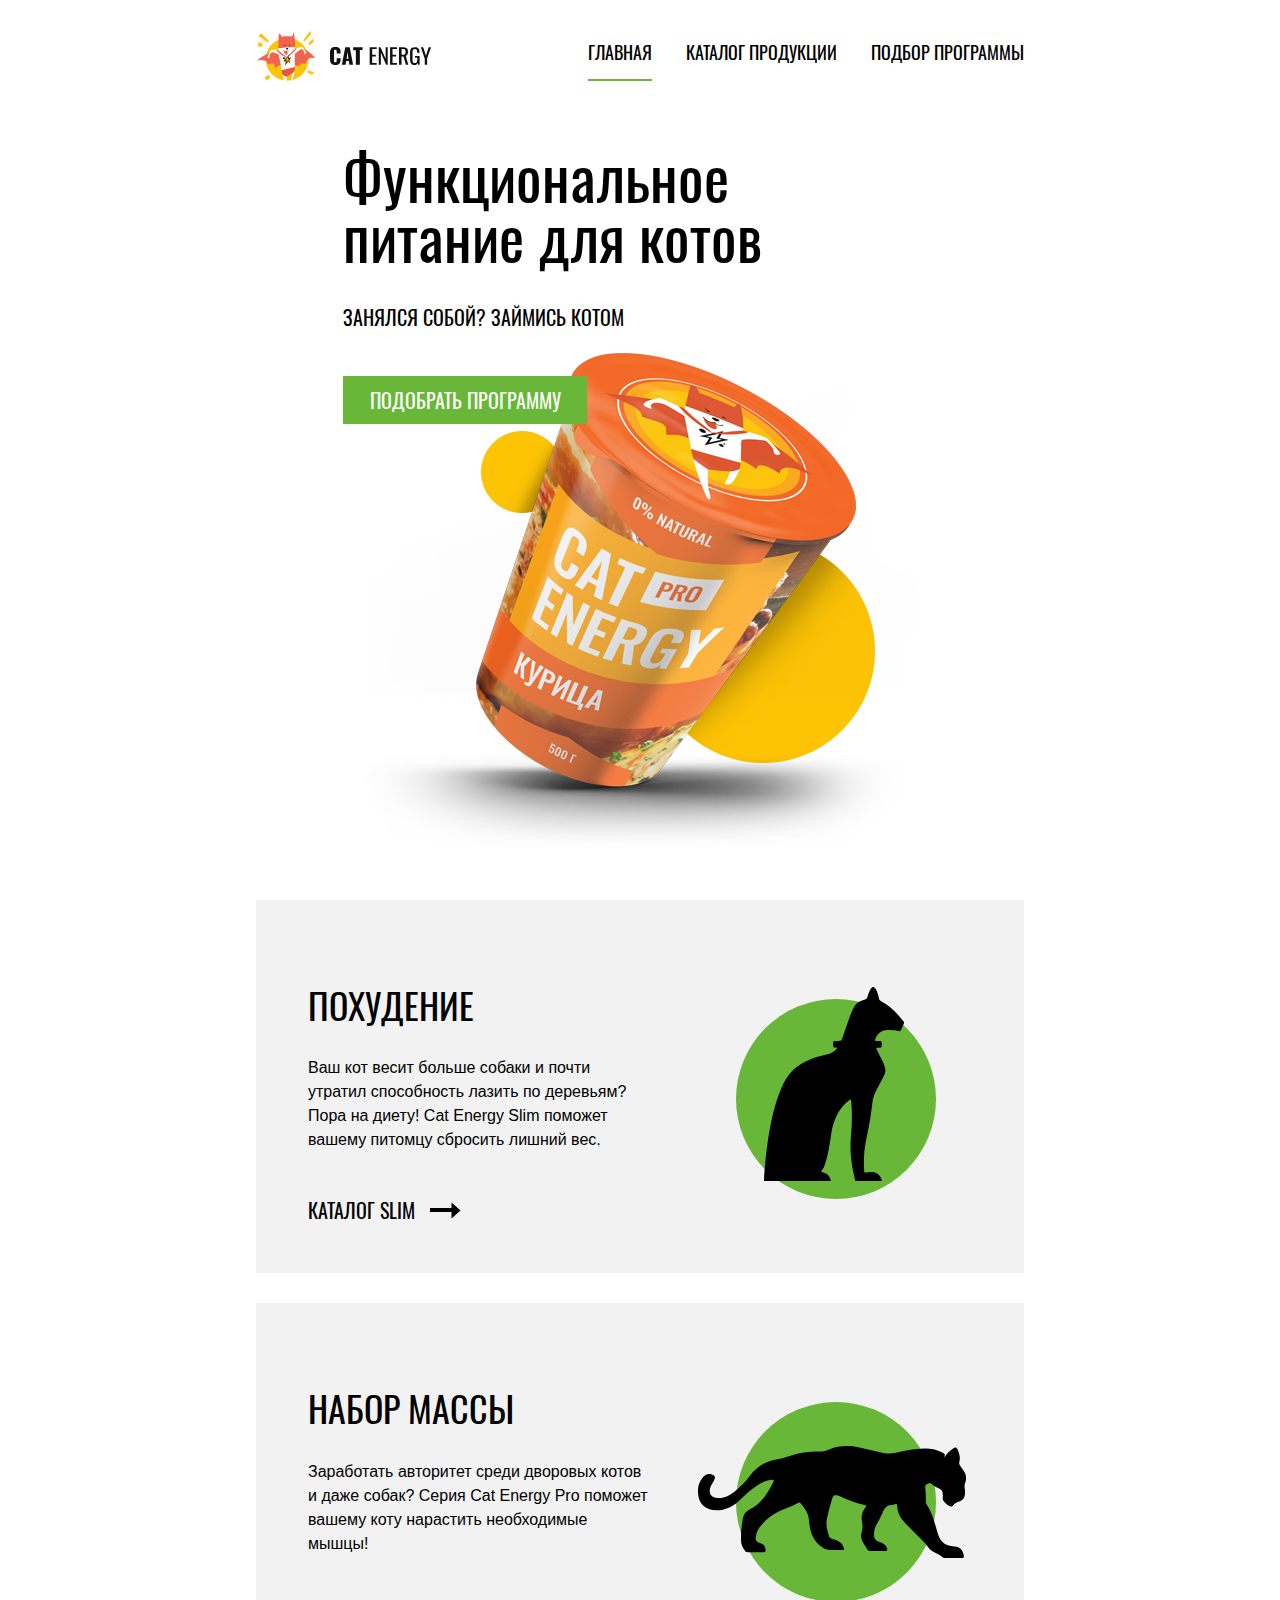
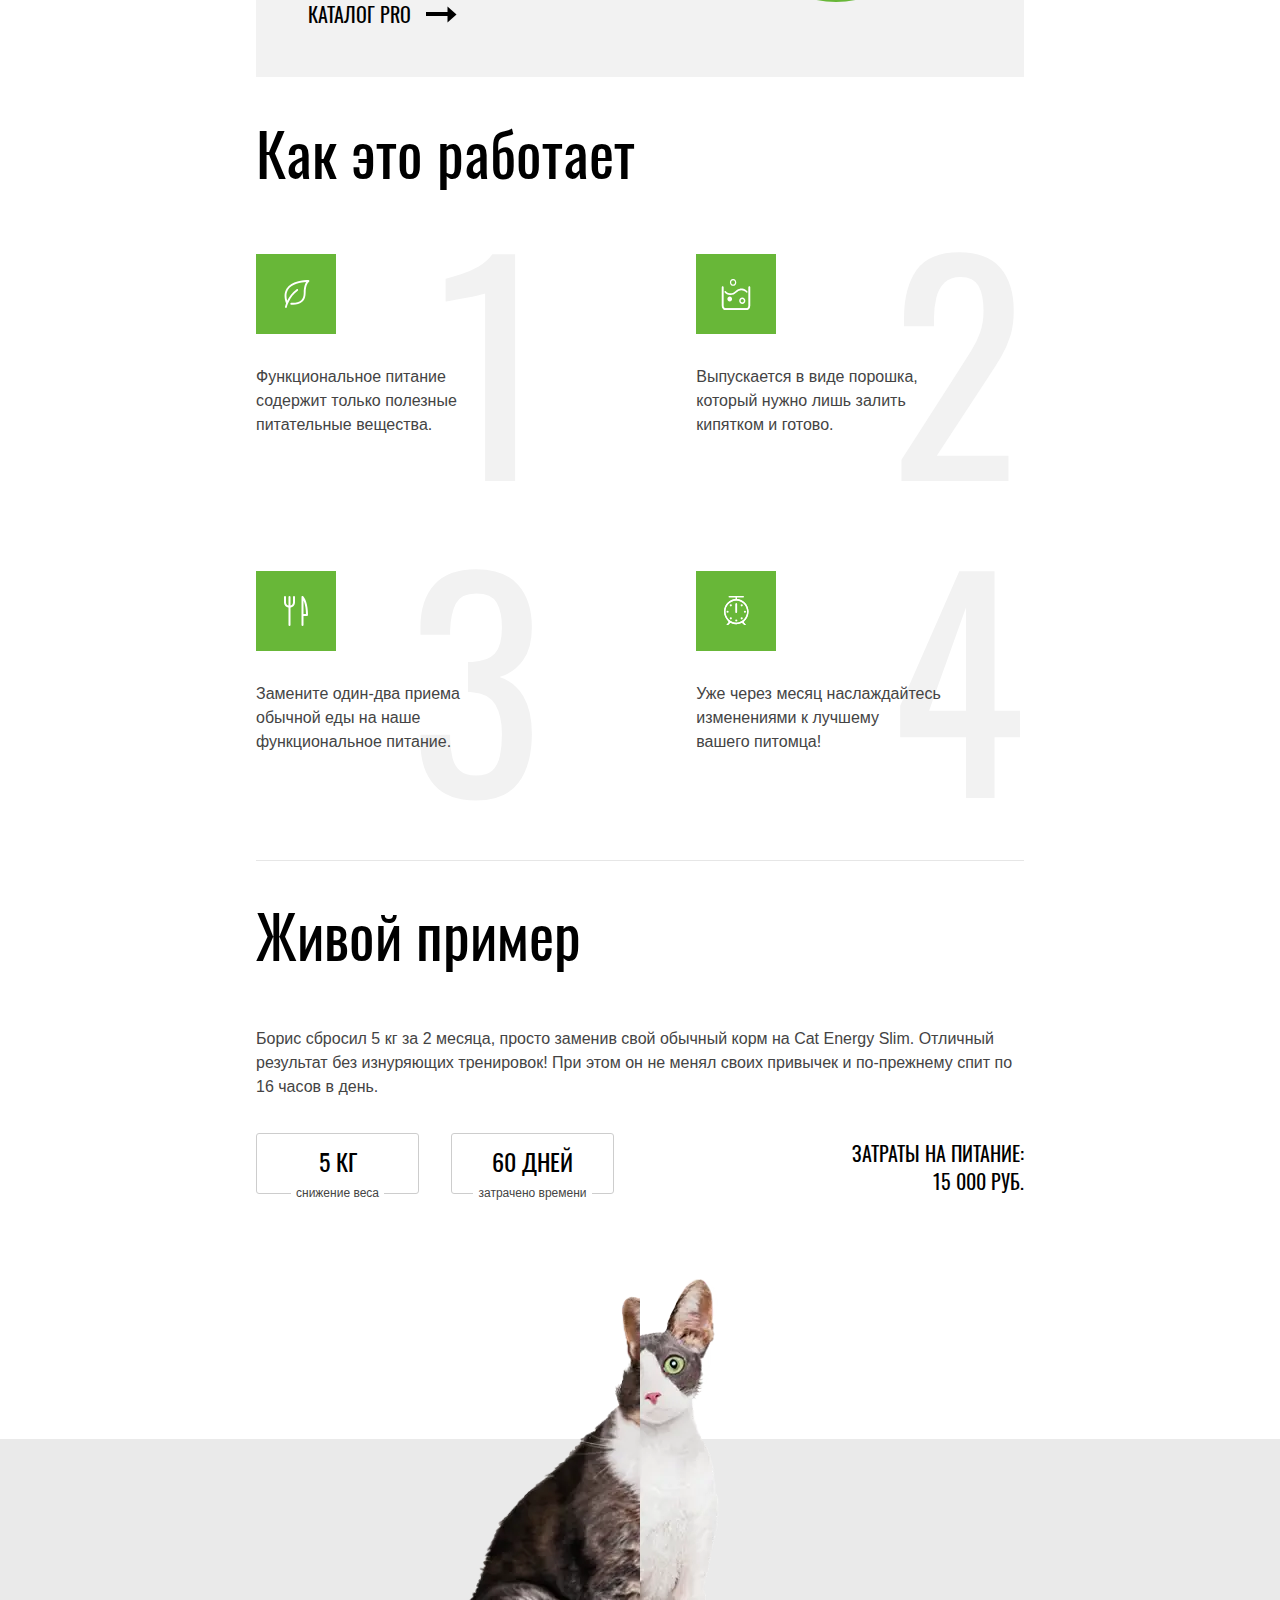
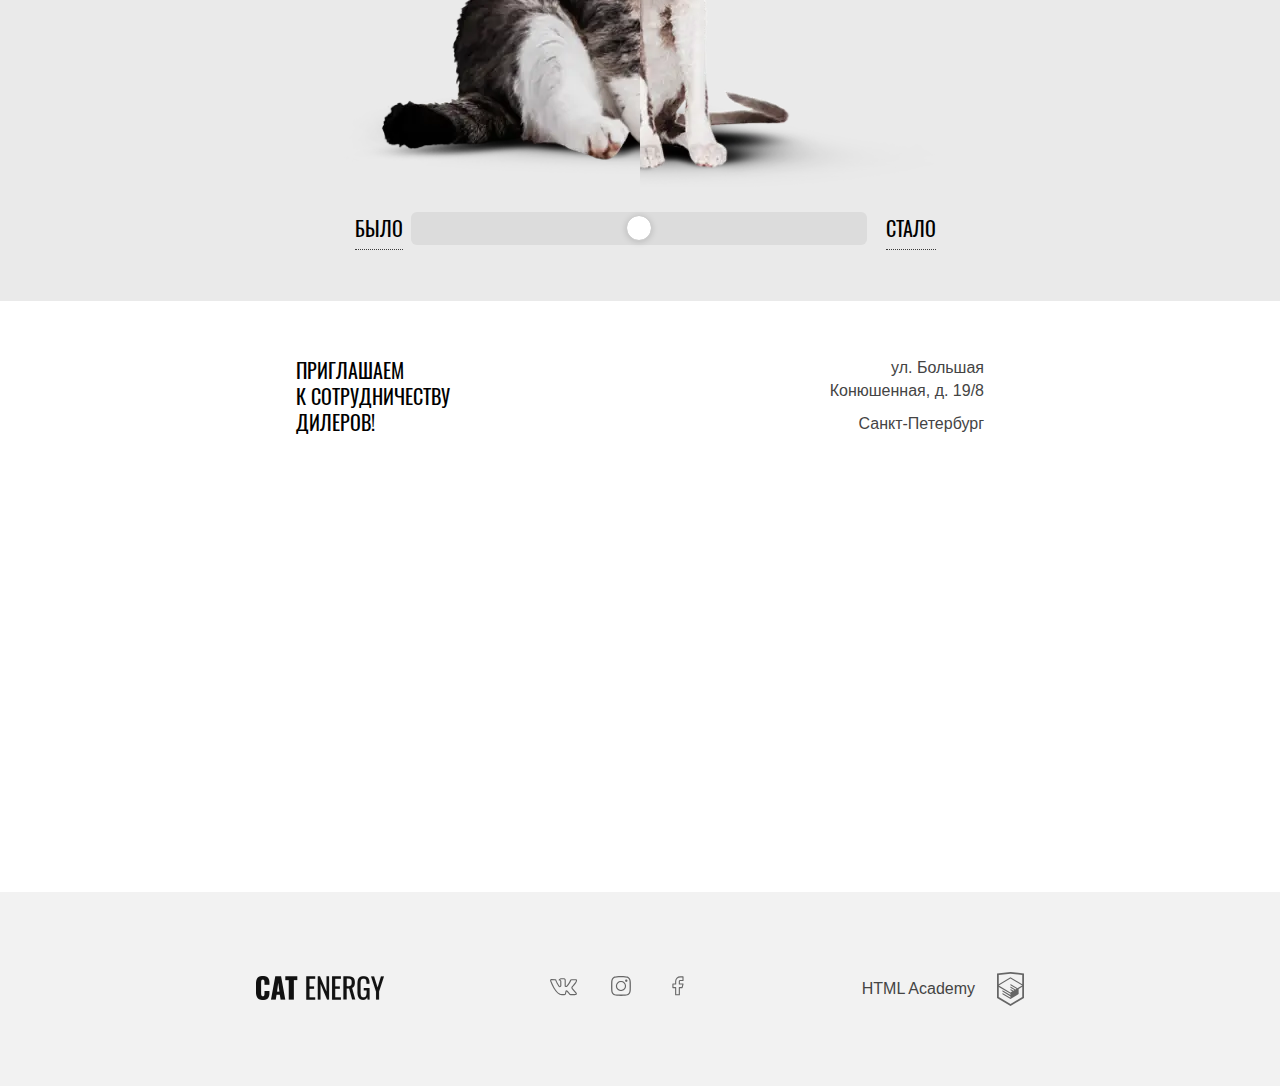
==== commit 0f2696bf: "build: header refactoring" ====
--- a/source/index.html
+++ b/source/index.html
@@ -45,13 +45,13 @@
 
         <ul class="nav__list">
           <li class="nav__item">
-            <a class="nav__link headline headline--white nav__link--current" href="#">Главная</a>
+            <a class="nav__link nav__link--white headline nav__link--current" href="/source/index.html">Главная</a>
           </li>
           <li class="nav__item">
-            <a class="nav__link headline headline--white" href="/source/catalog.html">Каталог продукции</a>
+            <a class="nav__link nav__link--white headline" href="/source/catalog.html">Каталог продукции</a>
           </li>
           <li class="nav__item">
-            <a class="nav__link headline headline--white" href="/source/form.html">Подбор программы</a>
+            <a class="nav__link nav__link--white headline" href="/source/form.html">Подбор программы</a>
           </li>
         </ul>
 
--- a/source/css/style.css
+++ b/source/css/style.css
@@ -360,6 +360,29 @@
   height: 66px;
 }
 
+.nav__toggle {
+  margin-left: auto;
+  position: relative;
+  width: 24px;
+  height: 18px;
+  background-color: #fff;
+  border: none;
+  cursor: pointer;
+}
+.nav__toggle:hover {
+  opacity: 0.6;
+  transition: all 0.3s;
+}
+.nav__toggle:active {
+  opacity: 0.3;
+}
+@media (min-width: 768px) {
+  .nav__toggle {
+    display: none;
+  }
+}
+
+/*-------------Шапка с разделами -------------*/
 .nav__list {
   position: absolute;
   content: "";
@@ -391,11 +414,6 @@
   position: relative;
   z-index: 2;
 }
-@media (min-width: 1300px) {
-  .nav__list .nav__link {
-    color: #fff;
-  }
-}
 .nav__list .nav__link:hover {
   opacity: 60%;
   transition: all 0.3s;
@@ -404,50 +422,15 @@
   border-bottom: #68b738 1px solid;
 }
 .nav__list .nav__link--current {
+  /*активный раздел*/
   position: relative;
 }
-@media (min-width: 768px) {
-  .nav__list .nav__link--current::after {
-    position: absolute;
-    content: "";
-    height: 2px;
-    width: 100%;
-    background-color: #68b738;
-    bottom: -10px;
-    left: 0;
-  }
-}
-@media (min-width: 1300px) {
-  .nav__list .nav__link--current::after {
-    position: absolute;
-    content: "";
-    height: 2px;
-    width: 100%;
-    background-color: #ffffff;
-    bottom: -8px;
-    left: 0;
-  }
-}
-
-.nav__toggle {
-  margin-left: auto;
-  position: relative;
-  width: 24px;
-  height: 18px;
-  background-color: #fff;
-  border: none;
-  cursor: pointer;
-}
-.nav__toggle:hover {
-  opacity: 0.6;
-  transition: all 0.3s;
-}
-.nav__toggle:active {
-  opacity: 0.3;
-}
-@media (min-width: 768px) {
-  .nav__toggle {
-    display: none;
+@media (min-width: 1300px) {
+  .nav__list .nav__link--white {
+    color: #fff;
+  }
+  .nav__list .nav__link--white .nav__link--current {
+    /*активный раздел с белым шрифтом*/
   }
 }
 
@@ -475,6 +458,7 @@
   z-index: 2;
 }
 
+/*-----------закрытое меню -----------------*/
 @media (min-width: 768px) {
   .header__nav--closed {
     display: flex;
@@ -518,12 +502,41 @@
     font-size: 18px;
     font-weight: 400;
     line-height: 133%;
+    padding-bottom: 8px;
+  }
+  .header__nav--closed .nav__link.nav__link--current {
+    /*активный раздел с зелеными буквами*/
+    position: relative;
+  }
+  .header__nav--closed .nav__link.nav__link--current:after {
+    position: absolute;
+    content: "";
+    height: 2px;
+    width: 100%;
+    background-color: #68b738;
+    bottom: -8px;
+    left: 0;
   }
 }
 @media (min-width: 1300px) {
   .header__nav--closed .nav__link {
     font-size: 20px;
     font-weight: 400;
+  }
+}
+@media (min-width: 1300px) {
+  .header__nav--closed .nav__link--white.nav__link--current {
+    /*активный раздел с белыми буквами*/
+    position: relative;
+  }
+  .header__nav--closed .nav__link--white.nav__link--current:after {
+    position: absolute;
+    content: "";
+    height: 2px;
+    width: 100%;
+    background-color: #fff;
+    bottom: -8px;
+    left: 0;
   }
 }
 
@@ -1609,6 +1622,117 @@
   height: 100%;
 }
 
+label {
+  font-size: 16px;
+  line-height: 18px;
+  text-transform: uppercase;
+  color: #444444;
+  font-style: italic;
+}
+
+fieldset {
+  margin: 0;
+  padding: 0;
+  border: none;
+}
+
+input,
+textarea {
+  padding: 13px 15px 14px;
+  text-transform: uppercase;
+  color: #444444;
+  font-size: 16px;
+  line-height: 18px;
+}
+
+textarea {
+  padding: 9px 15px 9px;
+}
+
+legend {
+  font-size: 24px;
+  line-height: 26px;
+  padding: 0;
+}
+
+.form {
+  margin: 0;
+  padding: 0;
+}
+.form__title {
+  margin-top: 27px;
+  margin-bottom: 37px;
+}
+.form__headline {
+  margin-bottom: 39px;
+}
+.form__registr {
+  padding: 0;
+  margin-bottom: 27px;
+}
+.form__stroke {
+  display: flex;
+  padding: 0;
+  align-items: center;
+  margin-bottom: 13px;
+  width: 280px;
+}
+.form__label {
+  width: auto;
+  padding: 0 13px 0 0px;
+  text-align: left;
+}
+.form__input {
+  border: 1px solid #e7e7e7;
+  flex: 1;
+}
+
+.goals {
+  padding-top: 22px;
+  padding-bottom: 19px;
+  border-top: solid 1px #d9d9d9;
+  border-bottom: solid 1px #d9d9d9;
+}
+.goals__input:not(:last-child) {
+  margin-bottom: 13px;
+}
+
+.fields__owner {
+  margin-top: 26px;
+  margin-bottom: 24px;
+}
+.fields__owner legend {
+  padding-right: 94px;
+  margin-bottom: 35px;
+}
+
+.fields__comments {
+  display: flex;
+  justify-content: flex-end;
+}
+.fields__comments legend {
+  margin-bottom: 38px;
+}
+.fields__comments textarea {
+  font-style: italic;
+  margin-bottom: 23px;
+}
+
+.fields__additional {
+  margin-bottom: 34px;
+}
+.fields__additional legend {
+  margin-bottom: 34px;
+}
+.fields__additional .additional__label {
+  display: block;
+  margin-bottom: 13px;
+}
+
+.fields__text {
+  text-align: center;
+}
+
 body {
   background: #ffffff;
   font-family: "Oswald";
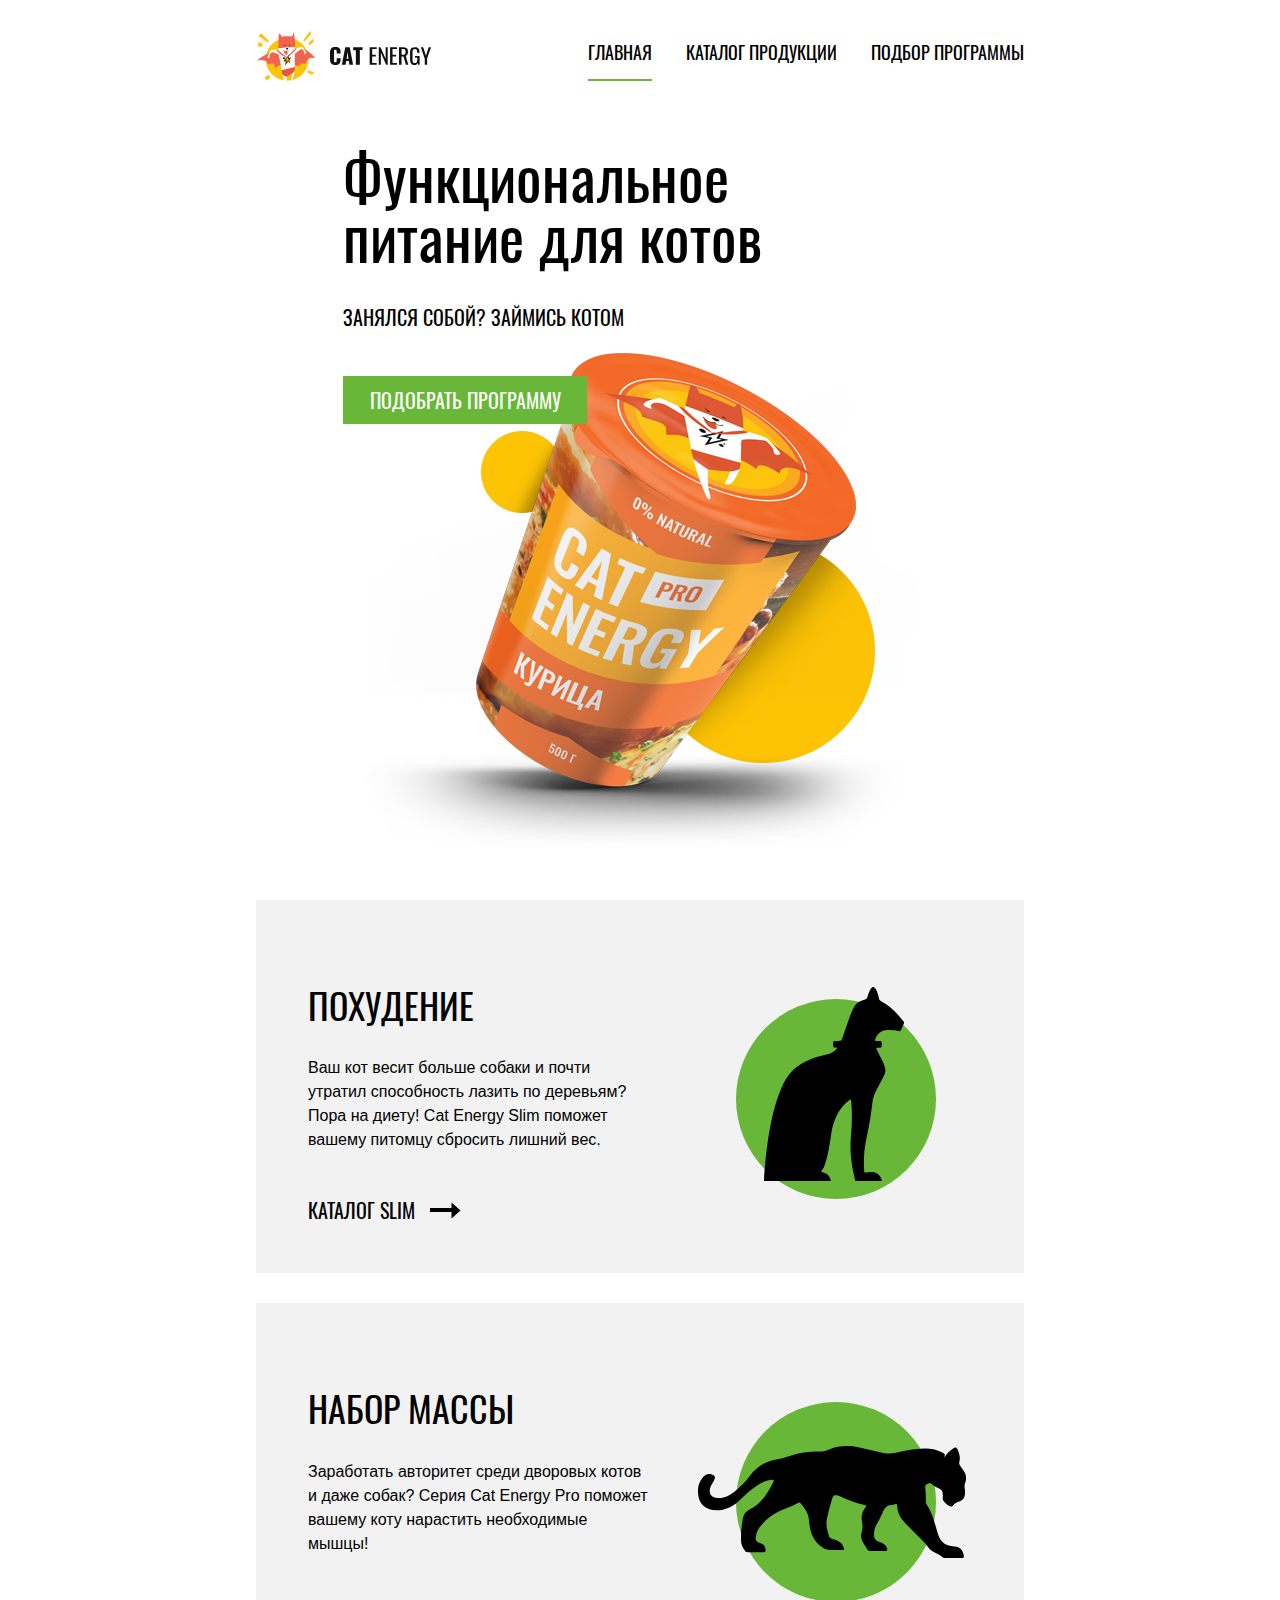
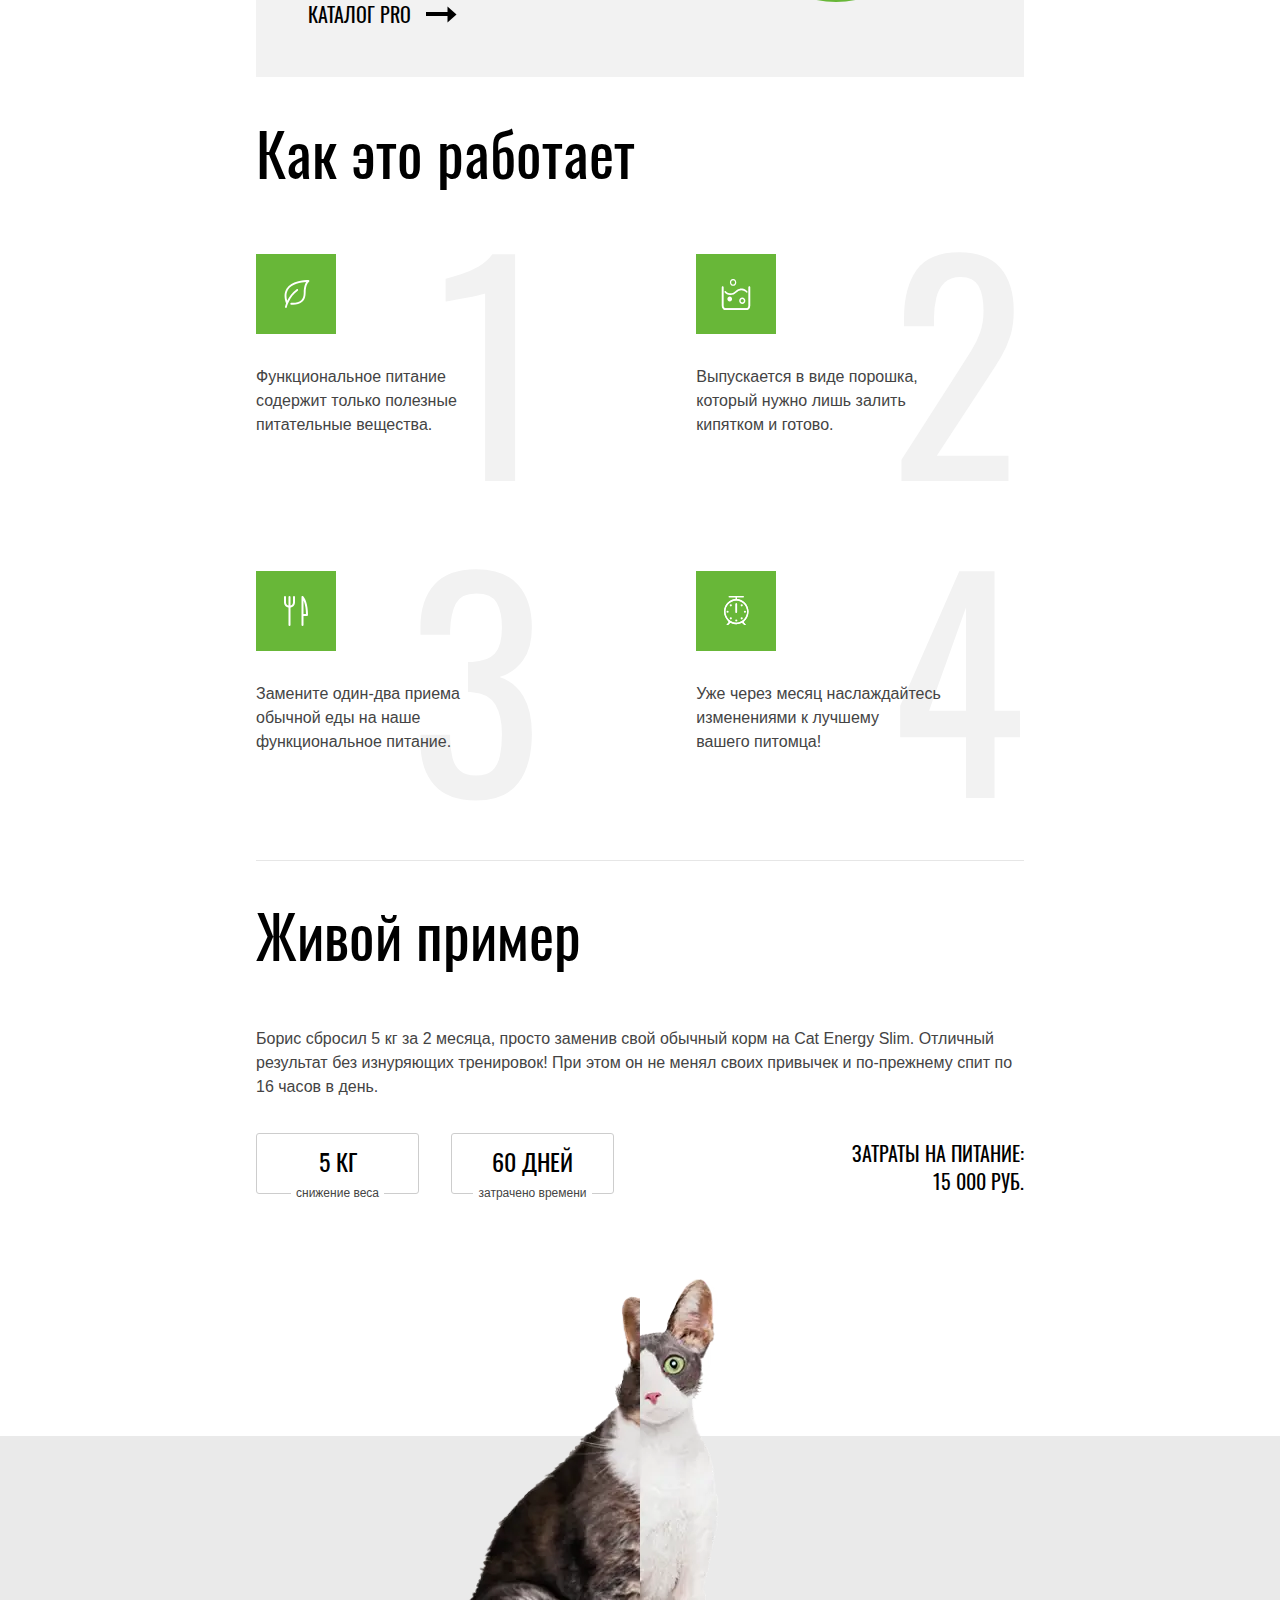
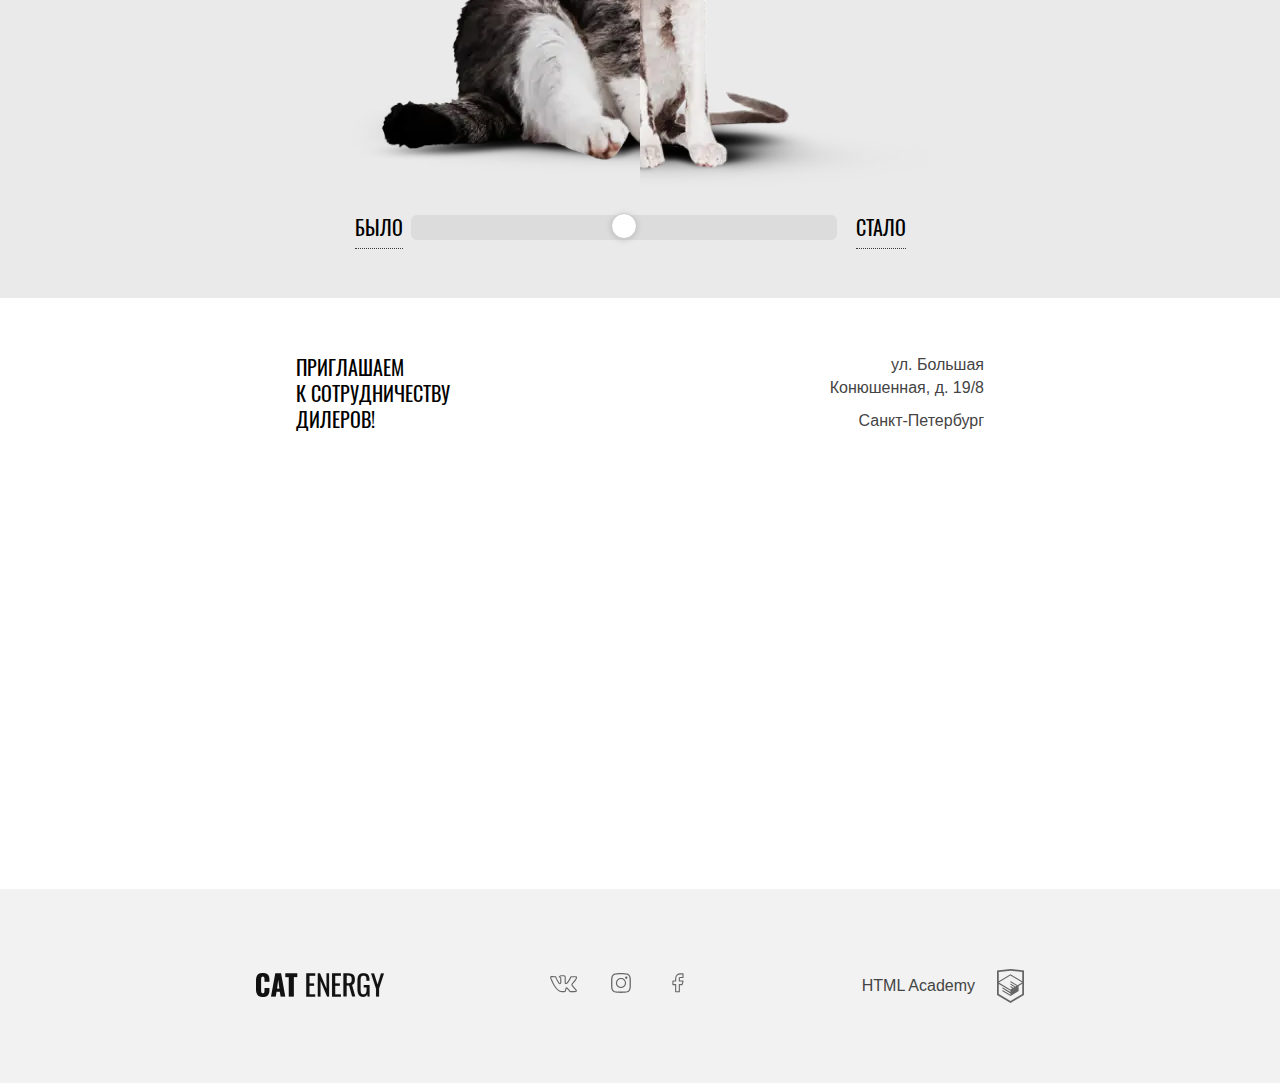
==== commit f9601bfe: "optimased images" ====
--- a/source/index.html
+++ b/source/index.html
@@ -159,14 +159,14 @@
 
         <div class="example__picture">
           <picture>
-            <source media="(min-width: 768px)"
+            <source media="(min-width: 768px)" type="image/webp"
               srcset="/img/explain__cats/half-cat.webp, /img/explain__cats/half-cat@2x.webp 2x" height="511">
             <img class="example__img example__img--fat" src="/img/explain__cats/cat-fat.webp"
               srcset="/img/explain__cats/cat-fat@2x.webp 2x" alt="Кот было." width="280" height="232">
           </picture>
 
           <picture>
-            <source media="(min-width: 768px)"
+            <source media="(min-width: 768px)" type="image/webp"
               srcset="/img/explain__cats/cat-skinny--large.webp, /img/explain__cats/cat-skinny--large@2x.webp 2x"
               height="511">
 
--- a/source/css/style.css
+++ b/source/css/style.css
@@ -278,6 +278,52 @@
   color: rgba(255, 255, 255, 0.6);
 }
 
+label,
+input,
+textarea {
+  font-size: 16px;
+  line-height: 113%;
+  text-transform: uppercase;
+  color: #444444;
+  box-sizing: border-box;
+}
+@media (min-width: 768px) {
+  label,
+input,
+textarea {
+    font-size: 20px;
+    line-height: 135%;
+  }
+}
+
+input {
+  padding: 11px 15px 14px;
+}
+
+fieldset {
+  margin: 0;
+  padding: 0;
+  border: none;
+}
+
+textarea {
+  padding: 9px 15px 9px;
+}
+
+input[type=radio] {
+  -webkit-appearance: none;
+  appearance: none;
+}
+
+input[type=number]::-webkit-inner-spin-button,
+input[type=number]::-webkit-outer-spin-button {
+  display: none;
+}
+
+input[type=number] {
+  -moz-appearance: textfield;
+}
+
 .title {
   font-family: "Oswald";
   font-style: normal;
@@ -1557,6 +1603,9 @@
 .main__location {
   position: relative;
 }
+.main__location--grey {
+  background-color: #f2f2f2;
+}
 
 .location__invite {
   padding: 26px 0;
@@ -1622,115 +1671,904 @@
   height: 100%;
 }
 
-label {
-  font-size: 16px;
-  line-height: 18px;
-  text-transform: uppercase;
-  color: #444444;
-  font-style: italic;
-}
-
-fieldset {
+.main__form {
   margin: 0;
   padding: 0;
-  border: none;
-}
-
-input,
-textarea {
-  padding: 13px 15px 14px;
-  text-transform: uppercase;
-  color: #444444;
-  font-size: 16px;
-  line-height: 18px;
-}
-
-textarea {
-  padding: 9px 15px 9px;
-}
-
-legend {
-  font-size: 24px;
-  line-height: 26px;
-  padding: 0;
-}
-
-.form {
-  margin: 0;
-  padding: 0;
-}
+  border-top: 1px solid #d9d9d9;
+  overflow: hidden;
+}
+@media (min-width: 768px) {
+  .main__form {
+    border: none;
+  }
+}
+
 .form__title {
   margin-top: 27px;
   margin-bottom: 37px;
-}
+  line-height: 100%;
+}
+@media (min-width: 768px) {
+  .form__title {
+    margin-top: 64px;
+    margin-bottom: 54px;
+  }
+}
+@media (min-width: 1300px) {
+  .form__title {
+    margin-top: 73px;
+    margin-bottom: 56px;
+  }
+}
+
+.form__wrap {
+  display: grid;
+  grid-template-columns: 1fr;
+  padding: 0px 20px;
+  margin: 0 auto;
+}
+@media (min-width: 768px) {
+  .form__wrap {
+    padding: 0px 65px 0 69px;
+  }
+}
+@media (min-width: 1300px) {
+  .form__wrap {
+    padding: 0 110px;
+  }
+}
+
 .form__headline {
   margin-bottom: 39px;
 }
-.form__registr {
+@media (min-width: 768px) {
+  .form__headline {
+    line-height: 125%;
+    margin-bottom: 66px;
+  }
+}
+
+.form__subject {
+  font-size: 24px;
+  line-height: 106%;
+  color: #000;
+  margin-top: 25px;
+  margin-bottom: 35px;
+  display: flex;
+  float: left;
   padding: 0;
-  margin-bottom: 27px;
-}
+}
+.form__subject:before {
+  position: absolute;
+  content: "";
+  background-color: #68b738;
+  height: 2px;
+  margin-top: 18px;
+  right: 0px;
+  left: 0;
+  z-index: 0;
+  box-sizing: border-box;
+}
+.form__subject span {
+  background-color: #fff;
+  margin-left: -22px;
+  padding: 0 22px;
+  z-index: 1;
+  position: relative;
+}
+@media (min-width: 768px) {
+  .form__subject {
+    font-size: 36px;
+    line-height: 100%;
+    margin-top: 64px;
+    margin-bottom: 76px;
+  }
+  .form__subject:before {
+    margin-top: 22px;
+  }
+  .form__subject span {
+    width: auto;
+    margin-left: -42px;
+    padding: 0 42px;
+  }
+}
+@media (min-width: 1300px) {
+  .form__subject {
+    margin-top: 68px;
+    margin-bottom: 76px;
+  }
+}
+
+.form__subject--clear {
+  clear: both;
+  width: auto;
+}
+
+.form__fields {
+  position: relative;
+}
+
 .form__stroke {
   display: flex;
+  width: 100%;
+  align-items: center;
   padding: 0;
-  align-items: center;
-  margin-bottom: 13px;
-  width: 280px;
-}
+}
+
 .form__label {
   width: auto;
-  padding: 0 13px 0 0px;
+  padding-right: 13px;
   text-align: left;
 }
+
 .form__input {
+  width: 100%;
   border: 1px solid #e7e7e7;
-  flex: 1;
-}
-
-.goals {
-  padding-top: 22px;
-  padding-bottom: 19px;
-  border-top: solid 1px #d9d9d9;
-  border-bottom: solid 1px #d9d9d9;
-}
-.goals__input:not(:last-child) {
-  margin-bottom: 13px;
-}
-
-.fields__owner {
-  margin-top: 26px;
-  margin-bottom: 24px;
-}
-.fields__owner legend {
-  padding-right: 94px;
-  margin-bottom: 35px;
-}
-
-.fields__comments {
+  font-size: 16px;
+  line-height: 112%;
+}
+@media (min-width: 768px) {
+  .form__input {
+    font-size: 20px;
+    line-height: 135%;
+  }
+}
+
+.form__registration--goals {
+  display: grid;
+  grid-template-columns: 1fr;
+  row-gap: 24px;
+}
+@media (min-width: 768px) {
+  .form__registration--goals {
+    row-gap: 72px;
+  }
+}
+@media (min-width: 1300px) {
+  .form__registration--goals {
+    grid-template-columns: 1fr 1fr;
+    column-gap: 80px;
+  }
+}
+
+.form__registration {
+  display: grid;
+  grid-template-columns: 1fr;
+  grid-auto-rows: 50px;
+  row-gap: 14px;
+}
+@media (min-width: 768px) {
+  .form__registration {
+    grid-auto-rows: 56px;
+  }
+}
+@media (min-width: 1300px) {
+  .form__registration {
+    max-width: 568px;
+  }
+}
+
+/*-----Причины обращения------------*/
+.form__goals {
+  display: grid;
+  grid-auto-rows: 30px;
+  row-gap: 13px;
+  padding: 22px 0 22px;
+}
+@media (min-width: 768px) {
+  .form__goals {
+    padding: 25px 0 25px 28px;
+    border: 1px solid #e7e7e7;
+    grid-auto-rows: 40px;
+  }
+}
+
+.goals__label {
   display: flex;
-  justify-content: flex-end;
-}
-.fields__comments legend {
-  margin-bottom: 38px;
-}
-.fields__comments textarea {
-  font-style: italic;
-  margin-bottom: 23px;
-}
-
-.fields__additional {
+  position: relative;
+}
+
+.goals__input {
+  position: absolute;
+  z-index: -1;
+  opacity: 0;
+}
+
+.goals__input--radio {
+  position: relative;
+  border-radius: 50%;
+  width: 30px;
+  height: 30px;
+  border: 1px solid #cdcdcd;
+  background-color: #fff;
+  top: 0;
+  left: 0;
+  cursor: pointer;
+}
+@media (min-width: 768px) {
+  .goals__input--radio {
+    width: 40px;
+    height: 40px;
+  }
+}
+
+.goals__input:checked + .goals__input--radio::before {
+  content: "";
+  position: absolute;
+  display: inline-block;
+  cursor: pointer;
+  top: 50%;
+  left: 50%;
+  transform: translate(-50%, -50%);
+  width: 13px;
+  height: 13px;
+  background-color: #68b738;
+  border-radius: 50%;
+}
+@media (min-width: 768px) {
+  .goals__input:checked + .goals__input--radio::before {
+    width: 18px;
+    height: 18px;
+  }
+}
+
+.goals__headline {
+  font-size: 16px;
+  line-height: 113%;
+  text-transform: uppercase;
+  color: #222222;
+  align-self: center;
+  margin-left: 45px;
+}
+@media (min-width: 768px) {
+  .goals__headline {
+    font-size: 20px;
+    line-height: 135%;
+    margin-left: 60px;
+  }
+}
+
+/*----Контакты владельца---------*/
+.owner__strokes {
+  display: grid;
+  grid-template-columns: 1fr;
+  row-gap: 14px;
+}
+@media (min-width: 1300px) {
+  .owner__strokes {
+    grid-template-columns: 1fr 1fr;
+    grid-template-rows: auto;
+    column-gap: 78px;
+  }
+}
+.owner__strokes .form__stroke {
+  position: relative;
+}
+.owner__strokes svg {
+  position: absolute;
+  content: "";
+  right: 15px;
+  top: auto;
+}
+
+/*---------раздел комментариев -----------*/
+.comments__text {
+  box-sizing: border-box;
+  width: 100%;
+  height: 150px;
+  resize: none;
+}
+@media (min-width: 768px) {
+  .comments__text {
+    height: 174px;
+  }
+}
+@media (min-width: 1300px) {
+  .comments__text {
+    height: 174px;
+  }
+}
+
+/*--------Раздел Дополнительно -----------*/
+.additional__wrap {
+  display: grid;
+  grid-template-columns: 1fr;
+  grid-auto-rows: 30px;
+  row-gap: 13px;
   margin-bottom: 34px;
 }
-.fields__additional legend {
-  margin-bottom: 34px;
-}
-.fields__additional .additional__label {
-  display: block;
-  margin-bottom: 13px;
-}
-
+@media (min-width: 768px) {
+  .additional__wrap {
+    grid-template-columns: 1fr 1fr;
+    grid-auto-rows: 40px;
+    row-gap: 32px;
+    margin-bottom: 54px;
+  }
+}
+@media (min-width: 1300px) {
+  .additional__wrap {
+    grid-template-columns: repeat(4, 1fr);
+    column-gap: 40px;
+    margin-bottom: 61px;
+  }
+}
+
+.additional__label > .additional__input {
+  position: absolute;
+  z-index: -1;
+  opacity: 0;
+}
+.additional__label > .additional__headline {
+  display: inline-flex;
+  text-align: left;
+  align-items: center;
+  -webkit-user-select: none;
+          user-select: none;
+}
+.additional__label > .additional__headline::before {
+  content: "";
+  display: inline-block;
+  width: 30px;
+  height: 30px;
+  border: 1px solid #cdcdcd;
+  background-color: #fff;
+  cursor: pointer;
+  flex-shrink: 0;
+  flex-grow: 0;
+  background-repeat: no-repeat;
+  background-position: center center;
+  background-size: 50% 50%;
+  margin-right: 46px;
+}
+@media (min-width: 768px) {
+  .additional__label > .additional__headline::before {
+    width: 40px;
+    height: 40px;
+    margin-right: 60px;
+  }
+}
+
+.additional__input:checked + span::before {
+  background-image: url(/img/icon/tick.svg);
+}
+
+/*------------Отправить форму-------------*/
 .fields__text {
   text-align: center;
+}
+@media (min-width: 768px) {
+  .fields__text {
+    text-align: left;
+  }
+}
+
+.form__push {
+  display: grid;
+  grid-template-columns: 1fr;
+  margin-bottom: 32px;
+}
+@media (min-width: 768px) {
+  .form__push {
+    grid-template-columns: repeat(2, 1fr);
+    column-gap: 61px;
+    margin-bottom: 72px;
+  }
+}
+@media (min-width: 1300px) {
+  .form__push {
+    margin-bottom: 82px;
+  }
+}
+
+.main__grid {
+  display: grid;
+  grid-template-columns: 1fr;
+}
+
+.catalog__title {
+  padding-top: 27px;
+  padding-bottom: 41px;
+}
+@media (min-width: 768px) {
+  .catalog__title {
+    padding-top: 64px;
+    padding-bottom: 82px;
+    border: none;
+  }
+}
+@media (min-width: 1300px) {
+  .catalog__title {
+    padding-top: 74px;
+    padding-bottom: 84px;
+  }
+}
+.catalog__cards {
+  display: grid;
+  grid-template-columns: 1fr;
+  grid-auto-rows: auto;
+  row-gap: 0px;
+}
+@media (min-width: 768px) {
+  .catalog__cards {
+    grid-template-columns: 324px 324px;
+    grid-auto-rows: auto;
+    row-gap: 60px;
+    column-gap: 60px;
+    align-self: end;
+  }
+}
+@media (min-width: 1300px) {
+  .catalog__cards {
+    grid-template-columns: 245px 245px 245px 245px;
+    row-gap: 64px;
+    column-gap: 80px;
+  }
+}
+
+.card {
+  display: grid;
+  grid-template-columns: 1fr 1fr;
+  grid-template-rows: repeat(3, auto);
+  grid-template-areas: "img title" "img characters" "button button";
+  position: relative;
+  box-sizing: border-box;
+  align-self: end;
+  padding: 19px 0 14px;
+}
+@media (min-width: 768px) {
+  .card {
+    grid-template-columns: 1fr;
+    grid-template-rows: repeat(4, auto);
+    grid-template-areas: "img" "title" "characters" "button";
+    padding: 0 36px 40px;
+    border: none;
+  }
+}
+@media (min-width: 1300px) {
+  .card {
+    grid-template-rows: 242px auto auto auto;
+    padding: 0 38px 40px;
+  }
+}
+@media (min-width: 768px) {
+  .card::before {
+    content: "";
+    position: absolute;
+    bottom: 0;
+    left: 0;
+    right: 0;
+    height: 430px;
+    width: 100%;
+    background-color: #f2f2f2;
+    z-index: -1;
+  }
+}
+
+.card__title {
+  font-size: 16px;
+  line-height: 125%;
+  margin-bottom: 18px;
+  margin-top: 0;
+  color: #222222;
+  padding-right: 64px;
+  grid-area: title;
+  align-self: end;
+}
+@media (max-width: 768px) {
+  .card__title br {
+    display: none;
+  }
+}
+@media (min-width: 768px) {
+  .card__title {
+    text-align: center;
+    align-self: center;
+    font-size: 20px;
+    line-height: 120%;
+    margin-bottom: 21px;
+    padding-right: 35px;
+    padding-left: 42px;
+  }
+}
+@media (min-width: 1300px) {
+  .card__title {
+    line-height: 105%;
+    margin-bottom: 21px;
+    padding-right: 15px;
+    padding-left: 20px;
+  }
+}
+
+.card picture {
+  align-self: center;
+  text-align: center;
+  grid-area: img;
+}
+@media (min-width: 768px) {
+  .card picture {
+    align-self: end;
+    margin-bottom: 34px;
+  }
+}
+@media (min-width: 1300px) {
+  .card picture {
+    margin-bottom: 46px;
+  }
+}
+.card__characters {
+  display: grid;
+  grid-template-rows: auto auto auto;
+  grid-template-columns: 1fr;
+  gap: 2px;
+  grid-area: characters;
+  color: #444444;
+  font-size: 12px;
+  line-height: 133%;
+  margin-bottom: 22px;
+  position: relative;
+}
+@media (min-width: 768px) {
+  .card__characters {
+    font-size: 16px;
+    line-height: 100%;
+    margin-bottom: 42px;
+    gap: 7px;
+  }
+  .card__characters::before {
+    position: absolute;
+    content: "";
+    height: 1px;
+    background-color: #cdcdcd;
+    bottom: 30px;
+    left: 0;
+    width: 100%;
+    box-shadow: #cdcdcd 0px 32px, #cdcdcd 0px -32px;
+  }
+}
+.card__characters .card--mass {
+  grid-row: 1/2;
+}
+.card__characters .card--taste {
+  grid-row: 2/3;
+}
+.card__characters .card--price {
+  grid-row: 3/4;
+}
+
+.card__description {
+  text-align: right;
+}
+
+.card__button {
+  border: none;
+  grid-area: button;
+  background-color: #68b738;
+  padding-top: 10px;
+  padding-bottom: 10px;
+  align-self: end;
+}
+.card__button:hover {
+  background-color: #5eaa2f;
+}
+.card__button:active {
+  color: rgba(255, 255, 255, 0.6);
+}
+
+.catalog__more {
+  display: grid;
+  grid-template-columns: 1fr;
+  grid-template-rows: repeat(3, auto);
+  grid-template-areas: "more__title" "more__subtitle" "more__button";
+  text-align: center;
+  list-style: none;
+  margin-top: 25px;
+  padding: 0;
+  position: relative;
+  box-sizing: border-box;
+}
+@media (min-width: 768px) {
+  .catalog__more {
+    padding: 45px 36px 36px 36px;
+    align-self: end;
+    border: 2px solid #f2f2f2;
+    margin-top: 0;
+  }
+}
+@media (min-width: 1300px) {
+  .catalog__more {
+    padding: 45px 36px 40px 36px;
+  }
+}
+@media (max-width: 768px) {
+  .catalog__more::before {
+    content: "";
+    position: absolute;
+    width: 100%;
+    bottom: -25px;
+    left: 0;
+    height: 1px;
+    background-color: #d9d9d9;
+  }
+}
+
+.more__title {
+  text-align: center;
+  padding: 53px 0 0;
+  grid-area: more__title;
+  align-self: end;
+  position: relative;
+  text-align: center;
+  margin-bottom: 0;
+}
+.more__title::before {
+  position: absolute;
+  content: "";
+  width: 2px;
+  height: 30px;
+  background-color: #d9d9d9;
+  left: 50%;
+  top: 0;
+  transform: translateX(-50%);
+}
+.more__title::after {
+  position: absolute;
+  content: "";
+  width: 30px;
+  height: 2px;
+  background-color: #d9d9d9;
+  left: 50%;
+  top: 14px;
+  transform: translateX(-50%);
+}
+@media (min-width: 768px) {
+  .more__title {
+    padding: 109px 54px 0px;
+    margin-bottom: 0;
+  }
+  .more__title::before {
+    height: 60px;
+  }
+  .more__title::after {
+    width: 60px;
+    top: 30px;
+  }
+}
+@media (min-width: 1300px) {
+  .more__title {
+    padding: 109px 17px 0;
+    margin-bottom: 0px;
+  }
+}
+
+.more__subtitle {
+  grid-area: more__subtitle;
+  margin-bottom: 21px;
+  margin-top: 8px;
+}
+@media (min-width: 768px) {
+  .more__subtitle {
+    margin-top: 23px;
+    padding: 0 40px 0px;
+    margin-bottom: 87px;
+    font-size: 16px;
+    line-height: 133%;
+  }
+}
+@media (min-width: 1300px) {
+  .more__subtitle {
+    padding-left: 0;
+    padding-right: 0;
+    font-size: 16px;
+    line-height: 133%;
+  }
+}
+
+.more__button {
+  grid-area: more__button;
+  padding-top: 10px;
+  padding-bottom: 10px;
+  box-sizing: border-box;
+  font-size: 16px;
+  line-height: 125%;
+}
+.more__button:hover {
+  background-color: #ebebeb;
+}
+.more__button:active {
+  color: rgba(212, 212, 212, 0.3);
+}
+
+.additional {
+  background-color: #fff;
+}
+.additional__wrap {
+  clear: both;
+  width: auto;
+  grid-template-columns: 1fr;
+  grid-auto-rows: auto;
+}
+@media (min-width: 1300px) {
+  .additional__wrap {
+    grid-template-columns: 896px 245px;
+    column-gap: 79px;
+  }
+}
+.additional__title {
+  padding-top: 25px;
+  margin-bottom: 36px;
+}
+.additional__cards {
+  display: grid;
+  grid-template-columns: 1fr;
+  clear: both;
+}
+.additional__card {
+  display: grid;
+  grid-template-columns: 1fr;
+  row-gap: 14px;
+  padding: 13px 0 20px;
+  margin: 0;
+  grid-template-areas: "add-title" "add-characters" "add-button";
+}
+@media (min-width: 768px) {
+  .additional__card {
+    padding: 26px 38px 28px;
+    row-gap: 25px;
+    grid-template-columns: repeat(2, 1fr);
+    grid-template-areas: "add-title add-characters" "add-button add-button";
+  }
+}
+@media (min-width: 1300px) {
+  .additional__card {
+    grid-template-columns: repeat(3, 1fr);
+    grid-template-areas: "add-title add-characters add-button";
+    padding: 13px 0px 15px;
+  }
+}
+.additional__card .add__title {
+  margin: 0;
+  grid-area: add-title;
+  align-self: center;
+  text-align: left;
+  padding: 0;
+  line-height: 100%;
+}
+@media (min-width: 768px) {
+  .additional__card .add__title {
+    font-size: 20px;
+  }
+}
+.additional__card .add__characters {
+  display: flex;
+  justify-content: space-between;
+  margin: 0;
+  padding: 0;
+  grid-area: add-characters;
+  align-items: center;
+  line-height: 125%;
+}
+@media (min-width: 768px) {
+  .additional__card .add__characters {
+    display: grid;
+    grid-template-columns: repeat(2, 1fr);
+    row-gap: 48px;
+    text-align: right;
+    align-self: center;
+  }
+}
+@media (min-width: 1300px) {
+  .additional__card .add__characters {
+    text-align: left;
+  }
+}
+.additional__card .add__characters::before {
+  display: none;
+}
+.additional__card .add__components,
+.additional__card .add__description {
+  font-size: 14px;
+  line-height: 14px;
+}
+@media (min-width: 768px) {
+  .additional__card .add__components,
+.additional__card .add__description {
+    line-height: 125%;
+    font-size: 16px;
+  }
+}
+.additional__card .add__button {
+  border: none;
+  grid-area: add-button;
+  padding-top: 7px;
+  padding-bottom: 7px;
+}
+@media (min-width: 1300px) {
+  .additional__card .add__button {
+    margin-left: 38px;
+    align-self: center;
+  }
+}
+
+.banner {
+  margin: 0 auto;
+  position: relative;
+  background-color: #68b738;
+  background-image: url(/img/catalog/mobile/Group\ 1.webp);
+  background-repeat: no-repeat;
+  width: 280px;
+  height: auto;
+  align-self: start;
+  margin-top: 35px;
+  box-sizing: border-box;
+}
+@media (-webkit-min-device-pixel-ratio: 2), (min-resolution: 2dppx) {
+  .banner {
+    background-image: url(/img/catalog/mobile/Group\ 1@2x.webp);
+    background-size: 280px auto;
+  }
+}
+@media (min-width: 768px) {
+  .banner {
+    background-image: url(/img/catalog/Group\ 2.webp);
+    margin-top: 69px;
+    width: 707px;
+    height: auto;
+  }
+}
+@media (min-width: 768px) and (-webkit-min-device-pixel-ratio: 2), (min-width: 768px) and (min-resolution: 2dppx) {
+  .banner {
+    background-image: url(/img/catalog/Group\ 2@2x.webp);
+    background-size: 707px auto;
+  }
+}
+@media (min-width: 1300px) {
+  .banner {
+    margin-top: 0;
+    width: 245px;
+    height: 289px;
+    background-image: url(/img/catalog/Group\ 3.jpg);
+    background-repeat: no-repeat;
+  }
+}
+@media (min-width: 1300px) and (-webkit-min-device-pixel-ratio: 2), (min-width: 1300px) and (min-resolution: 2dppx) {
+  .banner {
+    background-image: url(/img/catalog/Group\ 3@2x.jpg);
+    background-size: 245px 289px;
+  }
+}
+.banner::after {
+  position: absolute;
+  content: "";
+  background-image: url(/img/icon/icon_gift.svg);
+  background-repeat: no-repeat;
+  width: 78px;
+  height: 80px;
+  top: 59px;
+  left: 50%;
+  transform: translateX(-50%);
+}
+@media (min-width: 768px) and (max-width: 1300px) {
+  .banner::after {
+    top: 57px;
+    left: 77px;
+    transform: none;
+  }
+}
+
+.banner__text {
+  font-family: "Arial";
+  font-weight: 400;
+  font-size: 16px;
+  line-height: 125%;
+  text-align: center;
+  color: #ffffff;
+  margin: 186px 59px 43px;
+}
+@media (min-width: 768px) and (max-width: 1300px) {
+  .banner__text {
+    text-align: left;
+    margin: 70px 124px 70px 422px;
+  }
 }
 
 body {
@@ -1743,9 +2581,8 @@
 
 .wrap {
   margin: 0 auto;
-  padding: 0px 20px;
   overflow: hidden;
-  max-width: 320px;
+  width: 280px;
 }
 @media (min-width: 768px) {
   .wrap {
